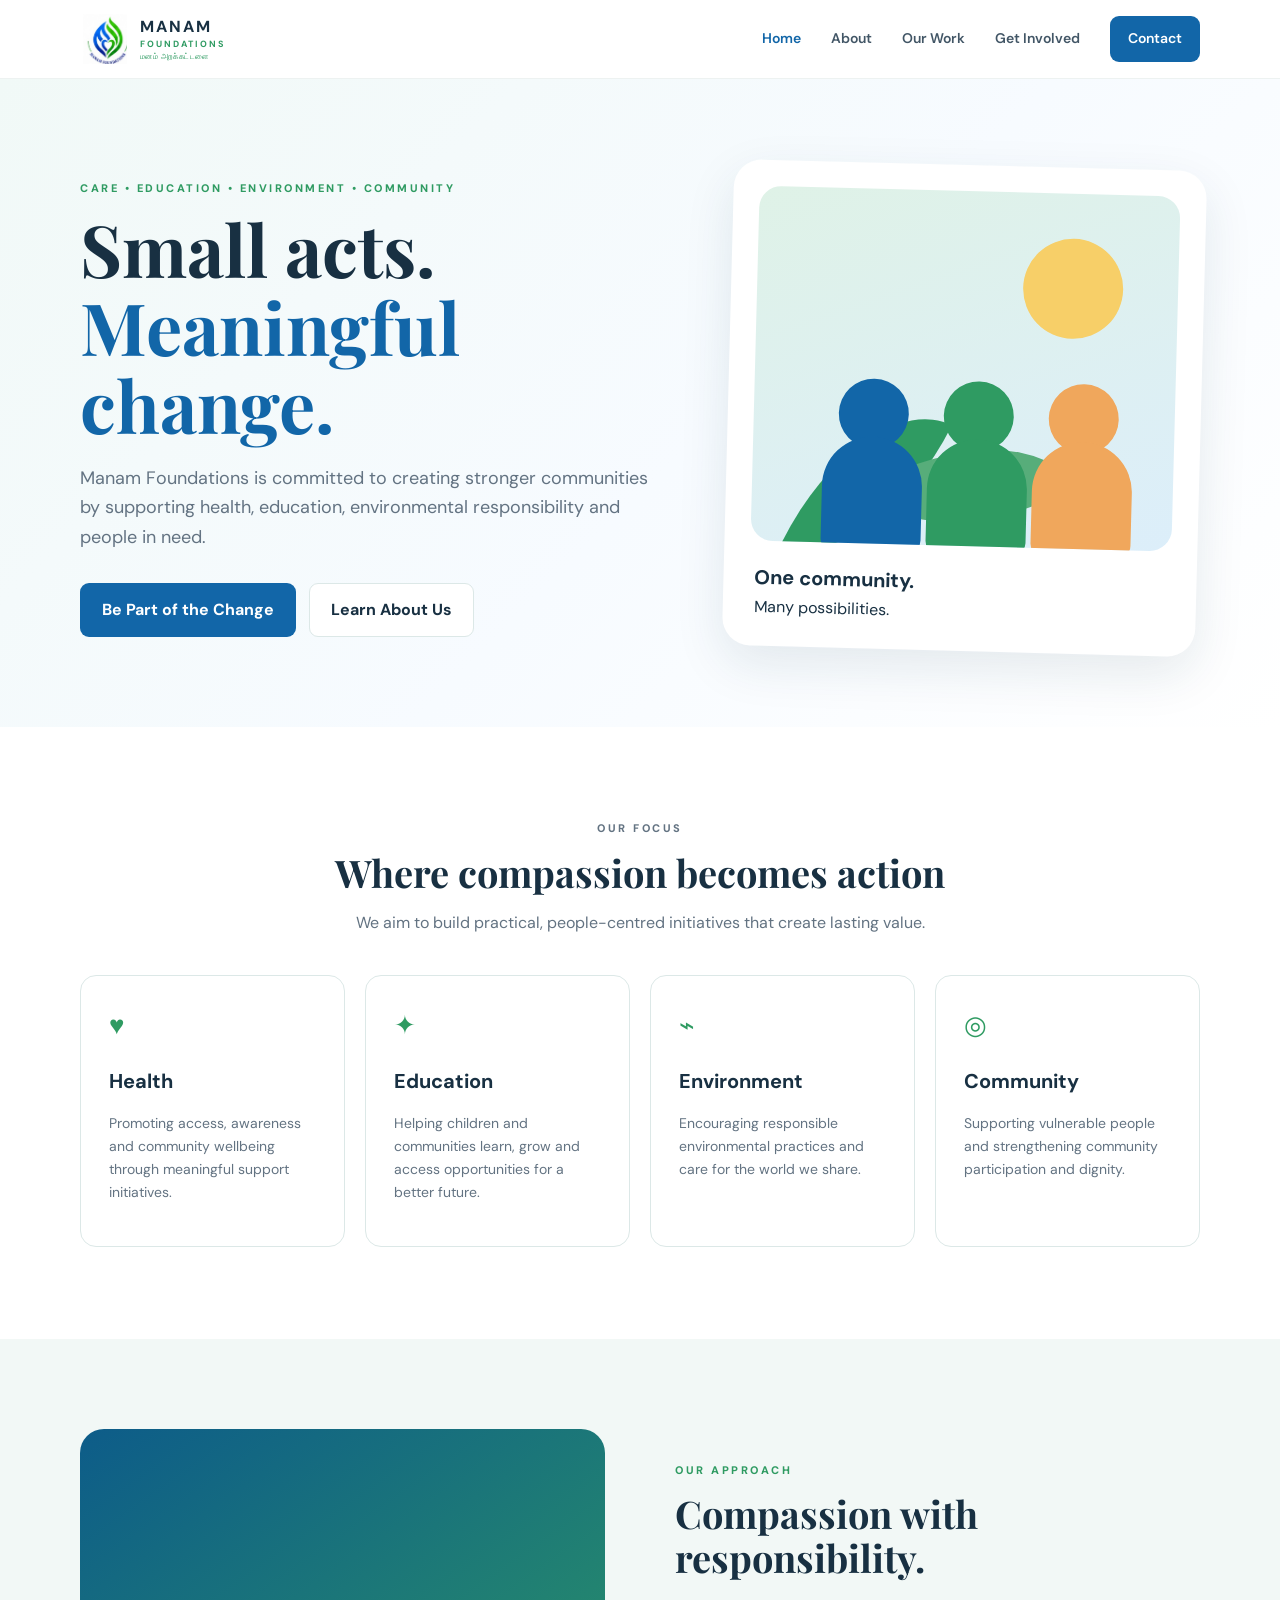
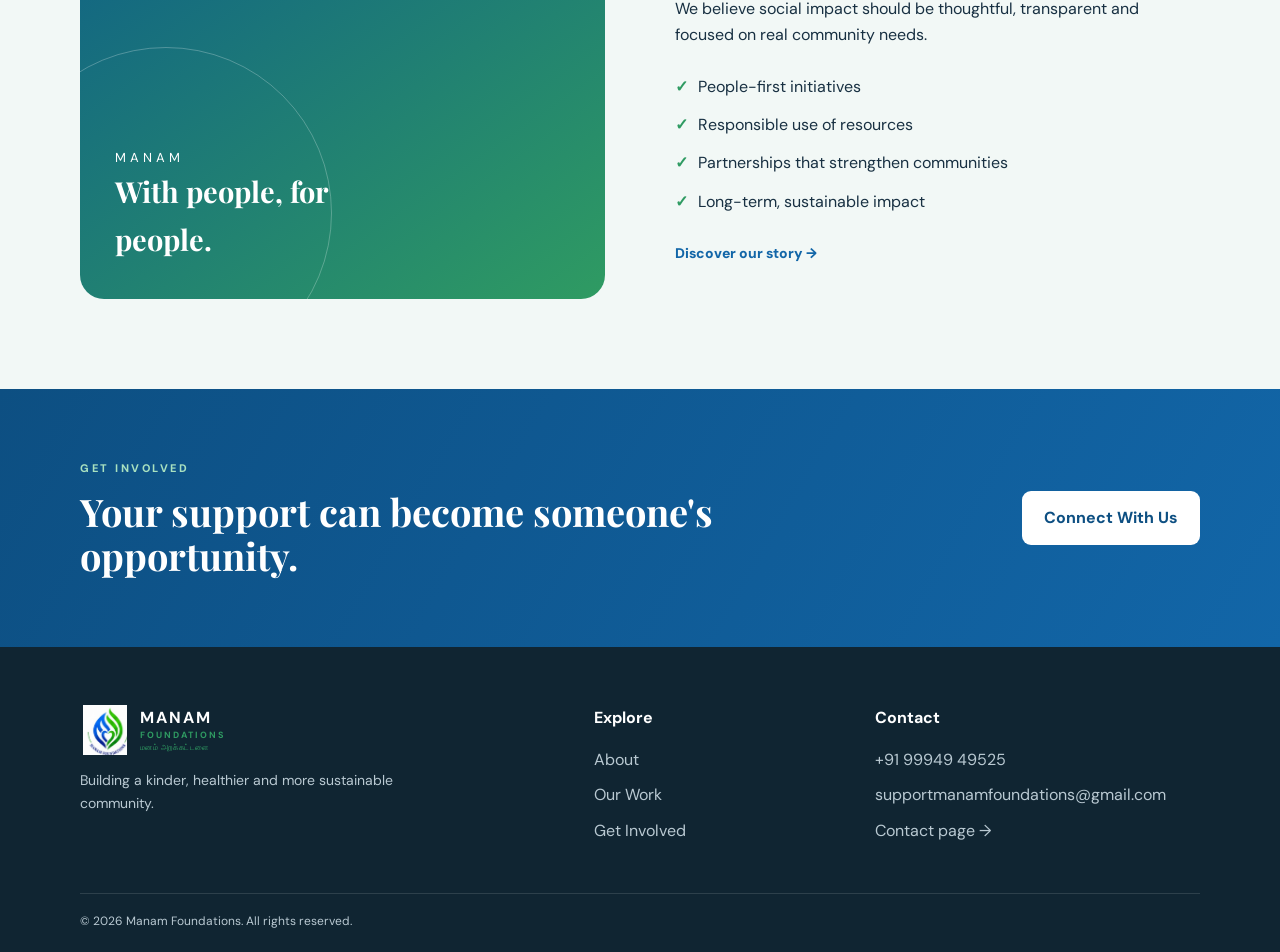
==== index.html @ e101f3ff "Add files via upload" ====
<!doctype html>
<html lang="en">
<head>
  <meta charset="utf-8">
  <meta name="viewport" content="width=device-width, initial-scale=1">
  <title>Manam Foundations | Building a Better Tomorrow</title>
  <meta name="description" content="Manam Foundations works to create positive change through health, education, environmental care and community support.">
  <link rel="icon" href="manam-logo.png" type="image/svg+xml">
  <link rel="stylesheet" href="style.css">
</head>
<body>
<header class="site-header">
  <div class="container nav-wrap">
    <a class="brand" href="index.html" aria-label="Manam Foundations home">
      <img src="manam-logo.png" alt="Manam Foundations logo">
      <span><b>MANAM</b><small>FOUNDATIONS</small><em>மனம் அறக்கட்டளை</em></span>
    </a>
    <button class="menu-btn" aria-label="Open menu" aria-expanded="false">☰</button>
    <nav id="nav">
      <a class="active" href="index.html">Home</a>
      <a href="about.html">About</a>
      <a href="programs.html">Our Work</a>
      <a href="get-involved.html">Get Involved</a>
      <a href="contact.html" class="nav-cta">Contact</a>
    </nav>
  </div>
</header>

<main>
<section class="hero">
  <div class="container hero-grid">
    <div>
      <p class="eyebrow">CARE • EDUCATION • ENVIRONMENT • COMMUNITY</p>
      <h1>Small acts. <span>Meaningful change.</span></h1>
      <p class="hero-copy">Manam Foundations is committed to creating stronger communities by supporting health, education, environmental responsibility and people in need.</p>
      <div class="actions">
        <a class="btn primary" href="get-involved.html">Be Part of the Change</a>
        <a class="btn secondary" href="about.html">Learn About Us</a>
      </div>
    </div>
    <div class="hero-card">
      <div class="circle-art">
        <div class="sun"></div><div class="leaf leaf1"></div><div class="leaf leaf2"></div>
        <div class="person p1"></div><div class="person p2"></div><div class="person p3"></div>
      </div>
      <div class="hero-note"><b>One community.</b><br>Many possibilities.</div>
    </div>
  </div>
</section>

<section class="impact">
  <div class="container">
    <div class="section-head centered">
      <p class="eyebrow">OUR FOCUS</p>
      <h2>Where compassion becomes action</h2>
      <p>We aim to build practical, people-centred initiatives that create lasting value.</p>
    </div>
    <div class="cards four">
      <article class="card"><div class="icon">♥</div><h3>Health</h3><p>Promoting access, awareness and community wellbeing through meaningful support initiatives.</p></article>
      <article class="card"><div class="icon">✦</div><h3>Education</h3><p>Helping children and communities learn, grow and access opportunities for a better future.</p></article>
      <article class="card"><div class="icon">⌁</div><h3>Environment</h3><p>Encouraging responsible environmental practices and care for the world we share.</p></article>
      <article class="card"><div class="icon">◎</div><h3>Community</h3><p>Supporting vulnerable people and strengthening community participation and dignity.</p></article>
    </div>
  </div>
</section>

<section class="split">
  <div class="container split-grid">
    <div class="photo-placeholder"><div class="photo-overlay"><span>MANAM</span><b>With people, for people.</b></div></div>
    <div class="split-copy">
      <p class="eyebrow">OUR APPROACH</p>
      <h2>Compassion with responsibility.</h2>
      <p>We believe social impact should be thoughtful, transparent and focused on real community needs.</p>
      <ul class="check-list">
        <li>People-first initiatives</li>
        <li>Responsible use of resources</li>
        <li>Partnerships that strengthen communities</li>
        <li>Long-term, sustainable impact</li>
      </ul>
      <a class="text-link" href="about.html">Discover our story →</a>
    </div>
  </div>
</section>

<section class="cta">
  <div class="container cta-inner">
    <div><p class="eyebrow">GET INVOLVED</p><h2>Your support can become someone's opportunity.</h2></div>
    <a class="btn light" href="contact.html">Connect With Us</a>
  </div>
</section>
</main>

<footer class="footer">
  <div class="container footer-grid">
    <div><a class="brand footer-brand" href="index.html"><img src="manam-logo.png" alt=""><span><b>MANAM</b><small>FOUNDATIONS</small><em>மனம் அறக்கட்டளை</em></span></a><p>Building a kinder, healthier and more sustainable community.</p></div>
    <div><h4>Explore</h4><a href="about.html">About</a><a href="programs.html">Our Work</a><a href="get-involved.html">Get Involved</a></div>
    <div><h4>Contact</h4><a href="tel:+919994949525">+91 99949 49525</a><a href="mailto:supportmanamfoundations@gmail.com">supportmanamfoundations@gmail.com</a><a href="contact.html">Contact page →</a></div>
  </div>
  <div class="container copyright">© 2026 Manam Foundations. All rights reserved.</div>
</footer>
<script src="script.js"></script>
</body>
</html>
---- style.css ----
@import url('https://fonts.googleapis.com/css2?family=DM+Sans:wght@400;500;600;700&family=Playfair+Display:wght@600;700&display=swap');
:root{--blue:#1266a8;--blue2:#0d4f82;--green:#2f9b62;--ink:#183042;--muted:#637382;--soft:#f2f8f6;--line:#dce8e7;--white:#fff;--shadow:0 18px 50px rgba(18,58,82,.10)}
*{box-sizing:border-box}html{scroll-behavior:smooth}body{margin:0;font-family:"DM Sans",Arial,sans-serif;color:var(--ink);background:#fff;line-height:1.65}a{color:inherit;text-decoration:none}.container{width:min(1120px,92%);margin:auto}
.site-header{position:sticky;top:0;z-index:20;background:rgba(255,255,255,.96);backdrop-filter:blur(12px);border-bottom:1px solid #edf2f1}.nav-wrap{min-height:78px;display:flex;align-items:center;justify-content:space-between}.brand{display:flex;align-items:center;gap:10px}.brand img{width:50px;height:50px;object-fit:contain}.brand span{display:flex;flex-direction:column;line-height:1}.brand b{letter-spacing:2px;font-size:16px}.brand small{letter-spacing:2px;font-size:9px;color:var(--green);margin-top:5px;font-weight:700}.brand em{font-style:normal;font-size:8px;color:var(--green);margin-top:3px;letter-spacing:.4px}nav{display:flex;align-items:center;gap:30px;font-size:14px;font-weight:600}nav a{padding:8px 0;color:#425666}nav a:hover,nav a.active{color:var(--blue)}.nav-cta{background:var(--blue);color:white!important;padding:11px 18px;border-radius:9px}.menu-btn{display:none;border:0;background:none;font-size:25px}
.hero{padding:86px 0 76px;background:linear-gradient(135deg,#f1f9f7 0%,#f7fbff 55%,#fff 100%)}.hero-grid{display:grid;grid-template-columns:1.1fr .9fr;gap:70px;align-items:center}.eyebrow{font-size:11px;letter-spacing:2.5px;color:var(--green);font-weight:800;margin:0 0 13px}.hero h1,.page-hero h1{font-family:"Playfair Display",Georgia,serif;font-size:clamp(43px,6vw,72px);line-height:1.08;margin:0 0 20px}.hero h1 span{color:var(--blue)}.hero-copy{font-size:18px;color:var(--muted);max-width:650px}.actions{display:flex;gap:13px;margin-top:30px;flex-wrap:wrap}.btn{display:inline-flex;align-items:center;justify-content:center;padding:13px 21px;border-radius:9px;font-weight:700;border:1px solid transparent}.btn.primary{background:var(--blue);color:white}.btn.secondary{background:white;border-color:var(--line);color:var(--ink)}.btn.light{background:white;color:var(--blue2)}
.hero-card{background:white;border-radius:28px;box-shadow:var(--shadow);padding:26px;transform:rotate(1.5deg)}.circle-art{height:355px;border-radius:22px;background:linear-gradient(160deg,#dff2e7,#dceefa);position:relative;overflow:hidden}.sun{position:absolute;width:100px;height:100px;border-radius:50%;background:#f7cf68;right:55px;top:45px}.leaf{position:absolute;width:100px;height:180px;border-radius:100% 0 100% 0;background:var(--green);transform:rotate(25deg);bottom:-30px}.leaf1{left:65px}.leaf2{left:170px;transform:rotate(60deg);background:#57ad7a}.person{position:absolute;width:70px;height:70px;border-radius:50%;background:var(--blue);bottom:95px}.person:after{content:"";position:absolute;width:100px;height:115px;background:var(--blue);border-radius:60px 60px 15px 15px;left:-15px;top:58px}.p1{left:85px}.p2{left:190px;background:var(--green)}.p2:after{background:var(--green)}.p3{left:295px;background:#f0a75c}.p3:after{background:#f0a75c}.hero-note{padding:20px 5px 0;font-size:16px}.hero-note b{font-size:20px}
.impact{padding:92px 0}.section-head{margin-bottom:38px}.centered{text-align:center}.section-head h2,.split h2,.content-section h2,.cta h2{font-family:"Playfair Display",Georgia,serif;font-size:38px;line-height:1.15;margin:0 0 12px}.section-head p{color:var(--muted)}.cards{display:grid;gap:20px}.cards.four{grid-template-columns:repeat(4,1fr)}.cards.two{grid-template-columns:repeat(2,1fr)}.cards.three{grid-template-columns:repeat(3,1fr)}.card,.work-card{border:1px solid var(--line);border-radius:16px;padding:28px;background:white;transition:.2s}.card:hover,.work-card:hover{transform:translateY(-4px);box-shadow:var(--shadow)}.icon{font-size:26px;color:var(--green);margin-bottom:18px}.card h3{margin:0 0 8px;font-size:20px}.card p,.work-card p{color:var(--muted);font-size:14px}.split{background:var(--soft);padding:90px 0}.split-grid{display:grid;grid-template-columns:1fr 1fr;gap:70px;align-items:center}.photo-placeholder{height:470px;border-radius:24px;background:linear-gradient(145deg,#0d5c89,#2f9b62);position:relative;overflow:hidden}.photo-placeholder:before{content:"";position:absolute;width:330px;height:330px;border:1px solid rgba(255,255,255,.25);border-radius:50%;left:-80px;bottom:-80px}.photo-overlay{position:absolute;left:35px;bottom:35px;color:white;display:flex;flex-direction:column}.photo-overlay span{letter-spacing:4px;font-size:13px}.photo-overlay b{font-family:"Playfair Display";font-size:29px;max-width:300px}.check-list{list-style:none;padding:0;margin:25px 0}.check-list li{margin:12px 0}.check-list li:before{content:"✓";color:var(--green);font-weight:800;margin-right:10px}.text-link{color:var(--blue);font-weight:800;font-size:14px}.cta{padding:70px 0;background:linear-gradient(120deg,var(--blue2),var(--blue));color:white}.cta .eyebrow{color:#a9e1c0}.cta-inner{display:flex;align-items:center;justify-content:space-between;gap:30px}.cta h2{max-width:720px;margin:0}.footer{background:#102532;color:#b9c9d2;padding:58px 0 20px}.footer-grid{display:grid;grid-template-columns:2fr 1fr 1.4fr;gap:50px}.footer h4{color:white;margin:0 0 15px}.footer-grid>div>a:not(.brand){display:block;margin:9px 0}.footer-brand{color:white}.footer p{max-width:330px;font-size:14px}.copyright{border-top:1px solid rgba(255,255,255,.12);margin-top:40px;padding-top:18px;font-size:12px}
.page-hero{padding:90px 0 70px;background:linear-gradient(135deg,#eff8f4,#f6fbff)}.page-hero h1{max-width:820px}.page-hero p:last-child{color:var(--muted);font-size:18px;max-width:700px}.content-section{padding:82px 0}.narrow{max-width:900px}.narrow>p{color:var(--muted);font-size:17px}.values{display:grid;grid-template-columns:repeat(4,1fr);gap:18px;margin-top:45px}.values div{border-top:3px solid var(--green);padding-top:15px}.values b,.work-card>span{color:var(--green);font-size:12px;letter-spacing:2px}.values h3{margin:8px 0}.values p{margin:0;color:var(--muted);font-size:14px}.work-card{padding:34px}.work-card h2{font-family:"Playfair Display";font-size:29px;margin:10px 0}.work-card ul{padding-left:18px;color:var(--muted);font-size:14px}.big{min-height:280px}.contact-grid{display:grid;grid-template-columns:1fr 1fr;gap:70px}.contact-item{padding:18px 0;border-bottom:1px solid var(--line);display:flex;flex-direction:column}.contact-item b{font-size:12px;letter-spacing:1.5px;color:var(--green);text-transform:uppercase}.contact-form{border:1px solid var(--line);border-radius:18px;padding:28px;box-shadow:var(--shadow)}label{display:block;font-size:13px;font-weight:700;margin-bottom:17px}input,textarea{display:block;width:100%;margin-top:7px;padding:12px;border:1px solid #ccdadd;border-radius:8px;font:inherit}textarea{resize:vertical}.contact-form small{display:block;color:var(--muted);margin-top:12px;font-size:11px}
@media(max-width:850px){nav{gap:15px}.hero-grid,.split-grid,.contact-grid{grid-template-columns:1fr}.hero{padding-top:55px}.hero-card{max-width:600px;margin:auto}.cards.four{grid-template-columns:repeat(2,1fr)}.values{grid-template-columns:repeat(2,1fr)}.footer-grid{grid-template-columns:1fr 1fr}.cta-inner{align-items:flex-start;flex-direction:column}}
@media(max-width:650px){.menu-btn{display:block}nav{display:none;position:absolute;left:4%;right:4%;top:70px;background:white;padding:15px;border:1px solid var(--line);border-radius:12px;box-shadow:var(--shadow);flex-direction:column;align-items:stretch;gap:3px}nav.open{display:flex}nav a{padding:11px 12px}.cards.four,.cards.two,.cards.three,.values{grid-template-columns:1fr}.hero h1,.page-hero h1{font-size:43px}.hero-copy{font-size:16px}.circle-art{height:290px}.p3{left:230px}.p2{left:150px}.p1{left:70px}.photo-placeholder{height:330px}.footer-grid{grid-template-columns:1fr}.cta h2,.section-head h2,.split h2,.content-section h2{font-size:31px}}
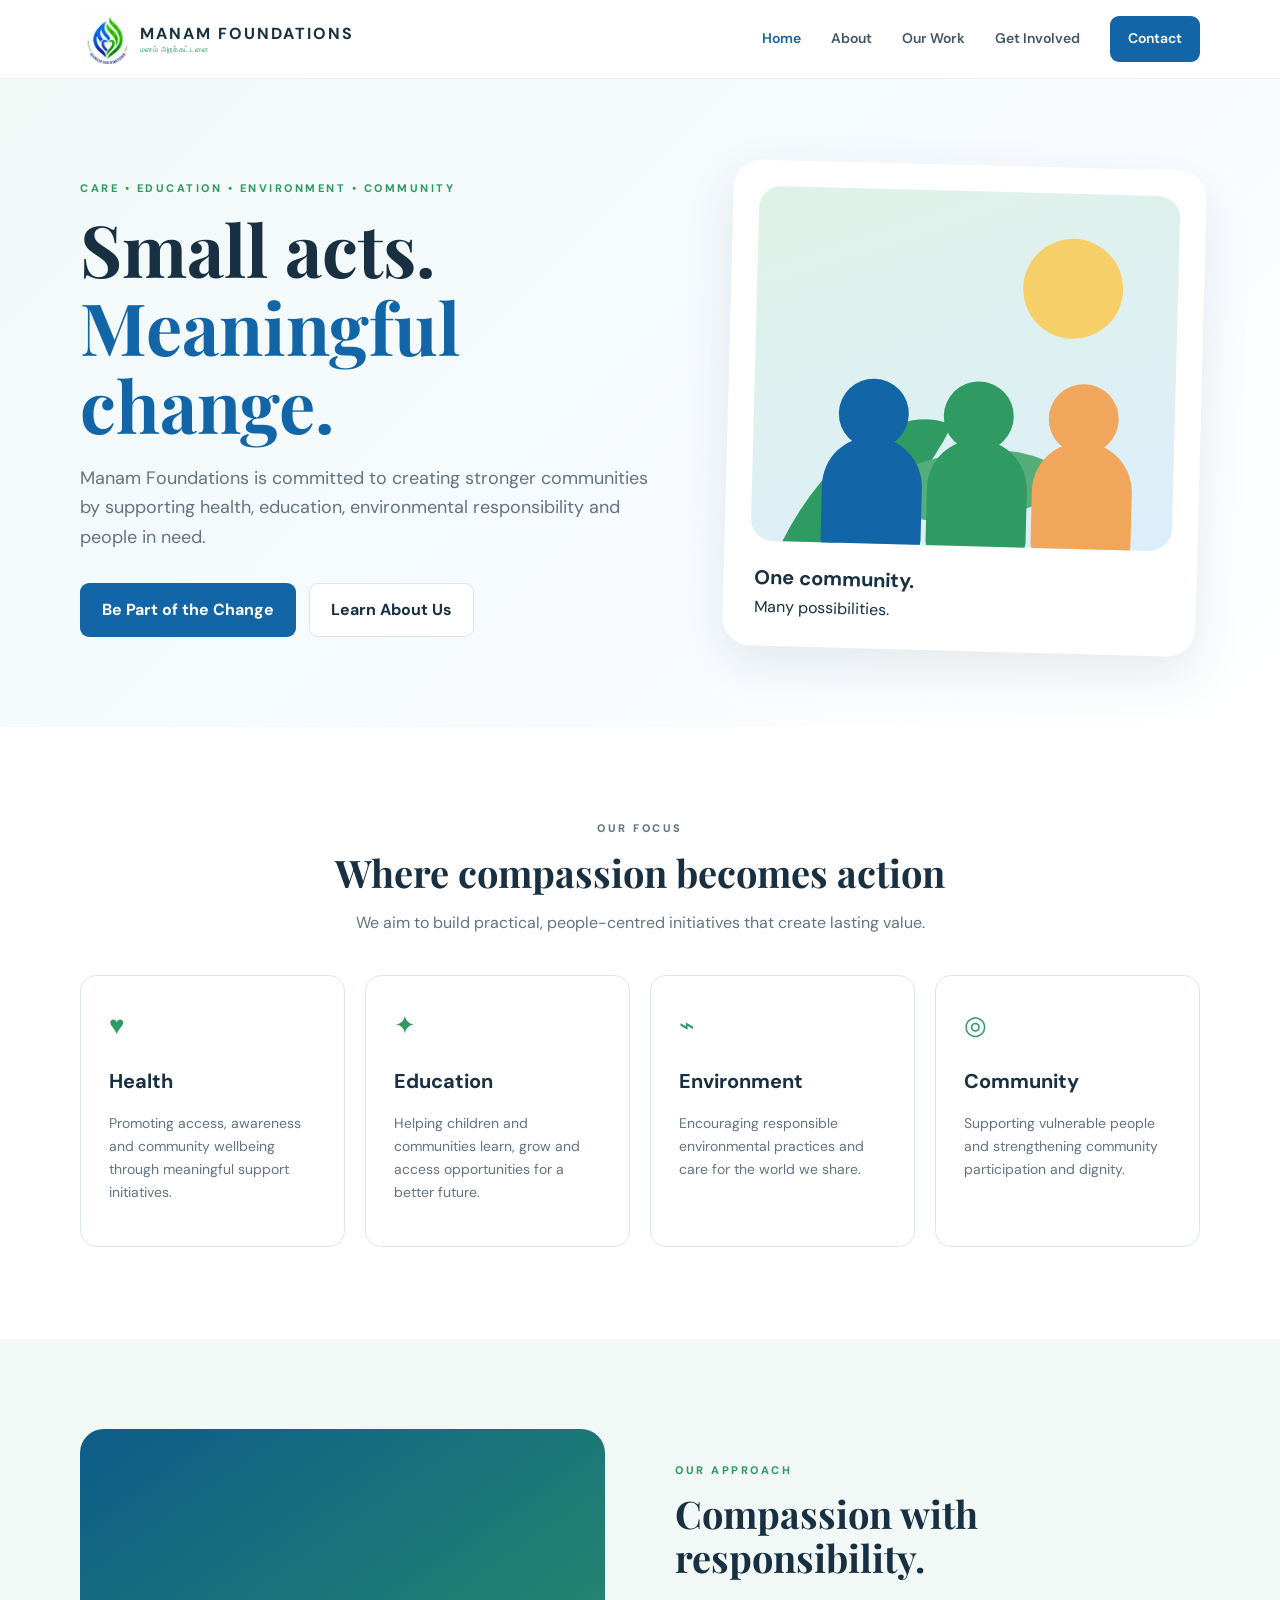
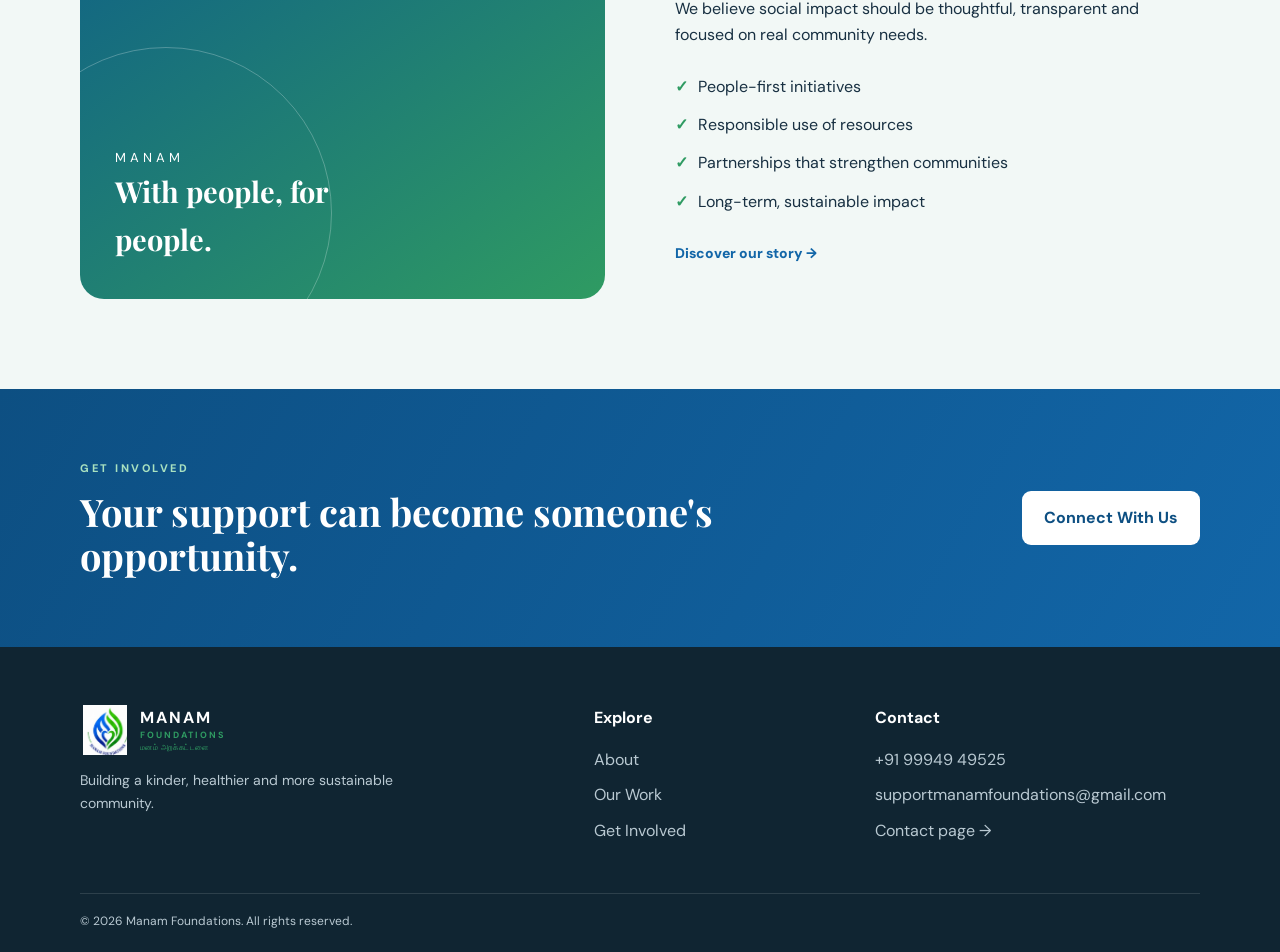
==== commit 7a0fef7e: "Update index.html" ====
--- a/index.html
+++ b/index.html
@@ -11,10 +11,14 @@
 <body>
 <header class="site-header">
   <div class="container nav-wrap">
-    <a class="brand" href="index.html" aria-label="Manam Foundations home">
-      <img src="manam-logo.png" alt="Manam Foundations logo">
-      <span><b>MANAM</b><small>FOUNDATIONS</small><em>மனம் அறக்கட்டளை</em></span>
-    </a>
+   <a class="brand" href="index.html" aria-label="Manam Foundations home">
+  <img src="manam-logo.png" alt="Manam Foundations logo">
+
+  <span class="brand-text">
+    <b>MANAM FOUNDATIONS</b>
+    <em>மனம் அறக்கட்டளை</em>
+  </span>
+</a>
     <button class="menu-btn" aria-label="Open menu" aria-expanded="false">☰</button>
     <nav id="nav">
       <a class="active" href="index.html">Home</a>
@@ -100,4 +104,4 @@
 </footer>
 <script src="script.js"></script>
 </body>
-</html>+</html>
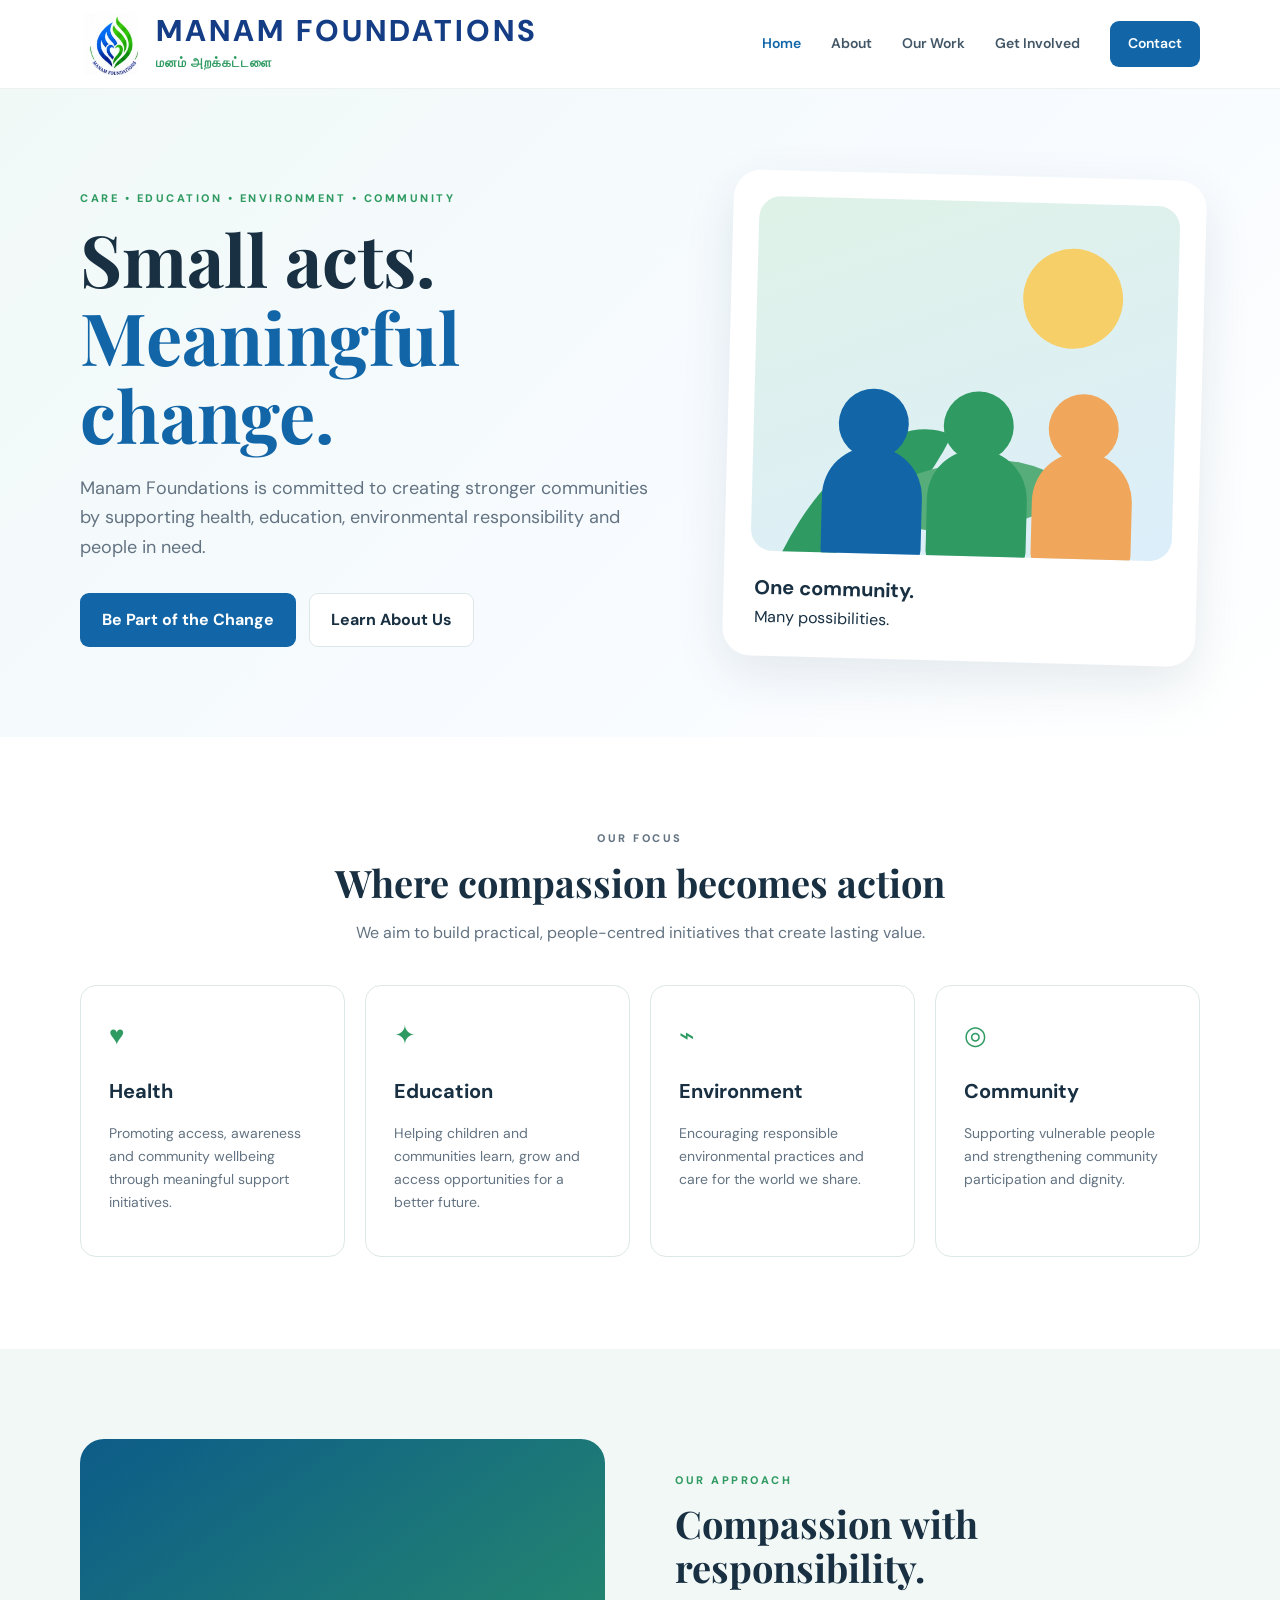
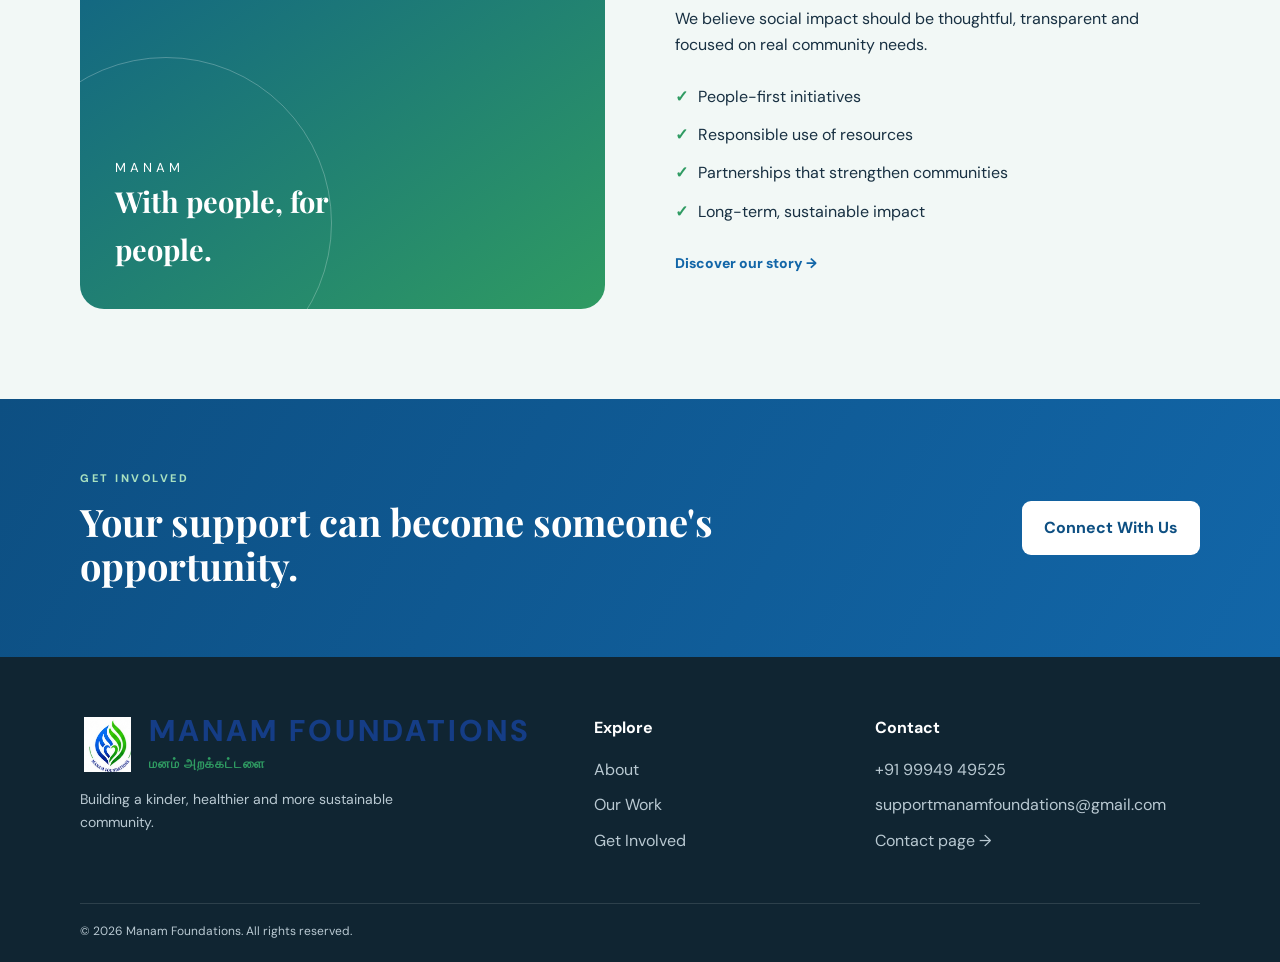
==== commit a7da46af: "Add files via upload" ====
--- a/index.html
+++ b/index.html
@@ -5,21 +5,24 @@
   <meta name="viewport" content="width=device-width, initial-scale=1">
   <title>Manam Foundations | Building a Better Tomorrow</title>
   <meta name="description" content="Manam Foundations works to create positive change through health, education, environmental care and community support.">
-  <link rel="icon" href="manam-logo.png" type="image/svg+xml">
+  <link rel="icon" href="manam-logo.png" type="image/png">
   <link rel="stylesheet" href="style.css">
 </head>
 <body>
+
 <header class="site-header">
   <div class="container nav-wrap">
-   <a class="brand" href="index.html" aria-label="Manam Foundations home">
-  <img src="manam-logo.png" alt="Manam Foundations logo">
 
-  <span class="brand-text">
-    <b>MANAM FOUNDATIONS</b>
-    <em>மனம் அறக்கட்டளை</em>
-  </span>
-</a>
-    <button class="menu-btn" aria-label="Open menu" aria-expanded="false">☰</button>
+    <button class="menu-btn" aria-label="Open navigation menu" aria-expanded="false" type="button">☰</button>
+
+    <a class="brand" href="index.html" aria-label="Manam Foundations home">
+      <img src="manam-logo.png" alt="Manam Foundations logo">
+      <span class="brand-text">
+        <b>MANAM FOUNDATIONS</b>
+        <em>மனம் அறக்கட்டளை</em>
+      </span>
+    </a>
+
     <nav id="nav">
       <a class="active" href="index.html">Home</a>
       <a href="about.html">About</a>
@@ -27,13 +30,15 @@
       <a href="get-involved.html">Get Involved</a>
       <a href="contact.html" class="nav-cta">Contact</a>
     </nav>
+
   </div>
 </header>
 
 <main>
+
 <section class="hero">
   <div class="container hero-grid">
-    <div>
+    <div class="hero-content">
       <p class="eyebrow">CARE • EDUCATION • ENVIRONMENT • COMMUNITY</p>
       <h1>Small acts. <span>Meaningful change.</span></h1>
       <p class="hero-copy">Manam Foundations is committed to creating stronger communities by supporting health, education, environmental responsibility and people in need.</p>
@@ -42,10 +47,15 @@
         <a class="btn secondary" href="about.html">Learn About Us</a>
       </div>
     </div>
+
     <div class="hero-card">
       <div class="circle-art">
-        <div class="sun"></div><div class="leaf leaf1"></div><div class="leaf leaf2"></div>
-        <div class="person p1"></div><div class="person p2"></div><div class="person p3"></div>
+        <div class="sun"></div>
+        <div class="leaf leaf1"></div>
+        <div class="leaf leaf2"></div>
+        <div class="person p1"></div>
+        <div class="person p2"></div>
+        <div class="person p3"></div>
       </div>
       <div class="hero-note"><b>One community.</b><br>Many possibilities.</div>
     </div>
@@ -59,18 +69,41 @@
       <h2>Where compassion becomes action</h2>
       <p>We aim to build practical, people-centred initiatives that create lasting value.</p>
     </div>
+
     <div class="cards four">
-      <article class="card"><div class="icon">♥</div><h3>Health</h3><p>Promoting access, awareness and community wellbeing through meaningful support initiatives.</p></article>
-      <article class="card"><div class="icon">✦</div><h3>Education</h3><p>Helping children and communities learn, grow and access opportunities for a better future.</p></article>
-      <article class="card"><div class="icon">⌁</div><h3>Environment</h3><p>Encouraging responsible environmental practices and care for the world we share.</p></article>
-      <article class="card"><div class="icon">◎</div><h3>Community</h3><p>Supporting vulnerable people and strengthening community participation and dignity.</p></article>
+      <article class="card">
+        <div class="icon">♥</div>
+        <h3>Health</h3>
+        <p>Promoting access, awareness and community wellbeing through meaningful support initiatives.</p>
+      </article>
+      <article class="card">
+        <div class="icon">✦</div>
+        <h3>Education</h3>
+        <p>Helping children and communities learn, grow and access opportunities for a better future.</p>
+      </article>
+      <article class="card">
+        <div class="icon">⌁</div>
+        <h3>Environment</h3>
+        <p>Encouraging responsible environmental practices and care for the world we share.</p>
+      </article>
+      <article class="card">
+        <div class="icon">◎</div>
+        <h3>Community</h3>
+        <p>Supporting vulnerable people and strengthening community participation and dignity.</p>
+      </article>
     </div>
   </div>
 </section>
 
 <section class="split">
   <div class="container split-grid">
-    <div class="photo-placeholder"><div class="photo-overlay"><span>MANAM</span><b>With people, for people.</b></div></div>
+    <div class="photo-placeholder">
+      <div class="photo-overlay">
+        <span>MANAM</span>
+        <b>With people, for people.</b>
+      </div>
+    </div>
+
     <div class="split-copy">
       <p class="eyebrow">OUR APPROACH</p>
       <h2>Compassion with responsibility.</h2>
@@ -88,20 +121,51 @@
 
 <section class="cta">
   <div class="container cta-inner">
-    <div><p class="eyebrow">GET INVOLVED</p><h2>Your support can become someone's opportunity.</h2></div>
+    <div>
+      <p class="eyebrow">GET INVOLVED</p>
+      <h2>Your support can become someone's opportunity.</h2>
+    </div>
     <a class="btn light" href="contact.html">Connect With Us</a>
   </div>
 </section>
+
 </main>
 
 <footer class="footer">
   <div class="container footer-grid">
-    <div><a class="brand footer-brand" href="index.html"><img src="manam-logo.png" alt=""><span><b>MANAM</b><small>FOUNDATIONS</small><em>மனம் அறக்கட்டளை</em></span></a><p>Building a kinder, healthier and more sustainable community.</p></div>
-    <div><h4>Explore</h4><a href="about.html">About</a><a href="programs.html">Our Work</a><a href="get-involved.html">Get Involved</a></div>
-    <div><h4>Contact</h4><a href="tel:+919994949525">+91 99949 49525</a><a href="mailto:supportmanamfoundations@gmail.com">supportmanamfoundations@gmail.com</a><a href="contact.html">Contact page →</a></div>
+
+    <div class="footer-about">
+      <a class="brand footer-brand" href="index.html" aria-label="Manam Foundations home">
+        <img src="manam-logo.png" alt="Manam Foundations logo">
+        <span class="brand-text">
+          <b>MANAM FOUNDATIONS</b>
+          <em>மனம் அறக்கட்டளை</em>
+        </span>
+      </a>
+      <p>Building a kinder, healthier and more sustainable community.</p>
+    </div>
+
+    <div class="footer-links">
+      <h4>Explore</h4>
+      <a href="about.html">About</a>
+      <a href="programs.html">Our Work</a>
+      <a href="get-involved.html">Get Involved</a>
+    </div>
+
+    <div class="footer-contact">
+      <h4>Contact</h4>
+      <a href="tel:+919994949525">+91 99949 49525</a>
+      <a href="mailto:supportmanamfoundations@gmail.com">supportmanamfoundations@gmail.com</a>
+      <a href="contact.html">Contact page →</a>
+    </div>
+
   </div>
-  <div class="container copyright">© 2026 Manam Foundations. All rights reserved.</div>
+
+  <div class="container copyright">
+    © 2026 Manam Foundations. All rights reserved.
+  </div>
 </footer>
+
 <script src="script.js"></script>
 </body>
 </html>
--- a/style.css
+++ b/style.css
@@ -1,10 +1,900 @@
 @import url('https://fonts.googleapis.com/css2?family=DM+Sans:wght@400;500;600;700&family=Playfair+Display:wght@600;700&display=swap');
-:root{--blue:#1266a8;--blue2:#0d4f82;--green:#2f9b62;--ink:#183042;--muted:#637382;--soft:#f2f8f6;--line:#dce8e7;--white:#fff;--shadow:0 18px 50px rgba(18,58,82,.10)}
-*{box-sizing:border-box}html{scroll-behavior:smooth}body{margin:0;font-family:"DM Sans",Arial,sans-serif;color:var(--ink);background:#fff;line-height:1.65}a{color:inherit;text-decoration:none}.container{width:min(1120px,92%);margin:auto}
-.site-header{position:sticky;top:0;z-index:20;background:rgba(255,255,255,.96);backdrop-filter:blur(12px);border-bottom:1px solid #edf2f1}.nav-wrap{min-height:78px;display:flex;align-items:center;justify-content:space-between}.brand{display:flex;align-items:center;gap:10px}.brand img{width:50px;height:50px;object-fit:contain}.brand span{display:flex;flex-direction:column;line-height:1}.brand b{letter-spacing:2px;font-size:16px}.brand small{letter-spacing:2px;font-size:9px;color:var(--green);margin-top:5px;font-weight:700}.brand em{font-style:normal;font-size:8px;color:var(--green);margin-top:3px;letter-spacing:.4px}nav{display:flex;align-items:center;gap:30px;font-size:14px;font-weight:600}nav a{padding:8px 0;color:#425666}nav a:hover,nav a.active{color:var(--blue)}.nav-cta{background:var(--blue);color:white!important;padding:11px 18px;border-radius:9px}.menu-btn{display:none;border:0;background:none;font-size:25px}
-.hero{padding:86px 0 76px;background:linear-gradient(135deg,#f1f9f7 0%,#f7fbff 55%,#fff 100%)}.hero-grid{display:grid;grid-template-columns:1.1fr .9fr;gap:70px;align-items:center}.eyebrow{font-size:11px;letter-spacing:2.5px;color:var(--green);font-weight:800;margin:0 0 13px}.hero h1,.page-hero h1{font-family:"Playfair Display",Georgia,serif;font-size:clamp(43px,6vw,72px);line-height:1.08;margin:0 0 20px}.hero h1 span{color:var(--blue)}.hero-copy{font-size:18px;color:var(--muted);max-width:650px}.actions{display:flex;gap:13px;margin-top:30px;flex-wrap:wrap}.btn{display:inline-flex;align-items:center;justify-content:center;padding:13px 21px;border-radius:9px;font-weight:700;border:1px solid transparent}.btn.primary{background:var(--blue);color:white}.btn.secondary{background:white;border-color:var(--line);color:var(--ink)}.btn.light{background:white;color:var(--blue2)}
-.hero-card{background:white;border-radius:28px;box-shadow:var(--shadow);padding:26px;transform:rotate(1.5deg)}.circle-art{height:355px;border-radius:22px;background:linear-gradient(160deg,#dff2e7,#dceefa);position:relative;overflow:hidden}.sun{position:absolute;width:100px;height:100px;border-radius:50%;background:#f7cf68;right:55px;top:45px}.leaf{position:absolute;width:100px;height:180px;border-radius:100% 0 100% 0;background:var(--green);transform:rotate(25deg);bottom:-30px}.leaf1{left:65px}.leaf2{left:170px;transform:rotate(60deg);background:#57ad7a}.person{position:absolute;width:70px;height:70px;border-radius:50%;background:var(--blue);bottom:95px}.person:after{content:"";position:absolute;width:100px;height:115px;background:var(--blue);border-radius:60px 60px 15px 15px;left:-15px;top:58px}.p1{left:85px}.p2{left:190px;background:var(--green)}.p2:after{background:var(--green)}.p3{left:295px;background:#f0a75c}.p3:after{background:#f0a75c}.hero-note{padding:20px 5px 0;font-size:16px}.hero-note b{font-size:20px}
-.impact{padding:92px 0}.section-head{margin-bottom:38px}.centered{text-align:center}.section-head h2,.split h2,.content-section h2,.cta h2{font-family:"Playfair Display",Georgia,serif;font-size:38px;line-height:1.15;margin:0 0 12px}.section-head p{color:var(--muted)}.cards{display:grid;gap:20px}.cards.four{grid-template-columns:repeat(4,1fr)}.cards.two{grid-template-columns:repeat(2,1fr)}.cards.three{grid-template-columns:repeat(3,1fr)}.card,.work-card{border:1px solid var(--line);border-radius:16px;padding:28px;background:white;transition:.2s}.card:hover,.work-card:hover{transform:translateY(-4px);box-shadow:var(--shadow)}.icon{font-size:26px;color:var(--green);margin-bottom:18px}.card h3{margin:0 0 8px;font-size:20px}.card p,.work-card p{color:var(--muted);font-size:14px}.split{background:var(--soft);padding:90px 0}.split-grid{display:grid;grid-template-columns:1fr 1fr;gap:70px;align-items:center}.photo-placeholder{height:470px;border-radius:24px;background:linear-gradient(145deg,#0d5c89,#2f9b62);position:relative;overflow:hidden}.photo-placeholder:before{content:"";position:absolute;width:330px;height:330px;border:1px solid rgba(255,255,255,.25);border-radius:50%;left:-80px;bottom:-80px}.photo-overlay{position:absolute;left:35px;bottom:35px;color:white;display:flex;flex-direction:column}.photo-overlay span{letter-spacing:4px;font-size:13px}.photo-overlay b{font-family:"Playfair Display";font-size:29px;max-width:300px}.check-list{list-style:none;padding:0;margin:25px 0}.check-list li{margin:12px 0}.check-list li:before{content:"✓";color:var(--green);font-weight:800;margin-right:10px}.text-link{color:var(--blue);font-weight:800;font-size:14px}.cta{padding:70px 0;background:linear-gradient(120deg,var(--blue2),var(--blue));color:white}.cta .eyebrow{color:#a9e1c0}.cta-inner{display:flex;align-items:center;justify-content:space-between;gap:30px}.cta h2{max-width:720px;margin:0}.footer{background:#102532;color:#b9c9d2;padding:58px 0 20px}.footer-grid{display:grid;grid-template-columns:2fr 1fr 1.4fr;gap:50px}.footer h4{color:white;margin:0 0 15px}.footer-grid>div>a:not(.brand){display:block;margin:9px 0}.footer-brand{color:white}.footer p{max-width:330px;font-size:14px}.copyright{border-top:1px solid rgba(255,255,255,.12);margin-top:40px;padding-top:18px;font-size:12px}
-.page-hero{padding:90px 0 70px;background:linear-gradient(135deg,#eff8f4,#f6fbff)}.page-hero h1{max-width:820px}.page-hero p:last-child{color:var(--muted);font-size:18px;max-width:700px}.content-section{padding:82px 0}.narrow{max-width:900px}.narrow>p{color:var(--muted);font-size:17px}.values{display:grid;grid-template-columns:repeat(4,1fr);gap:18px;margin-top:45px}.values div{border-top:3px solid var(--green);padding-top:15px}.values b,.work-card>span{color:var(--green);font-size:12px;letter-spacing:2px}.values h3{margin:8px 0}.values p{margin:0;color:var(--muted);font-size:14px}.work-card{padding:34px}.work-card h2{font-family:"Playfair Display";font-size:29px;margin:10px 0}.work-card ul{padding-left:18px;color:var(--muted);font-size:14px}.big{min-height:280px}.contact-grid{display:grid;grid-template-columns:1fr 1fr;gap:70px}.contact-item{padding:18px 0;border-bottom:1px solid var(--line);display:flex;flex-direction:column}.contact-item b{font-size:12px;letter-spacing:1.5px;color:var(--green);text-transform:uppercase}.contact-form{border:1px solid var(--line);border-radius:18px;padding:28px;box-shadow:var(--shadow)}label{display:block;font-size:13px;font-weight:700;margin-bottom:17px}input,textarea{display:block;width:100%;margin-top:7px;padding:12px;border:1px solid #ccdadd;border-radius:8px;font:inherit}textarea{resize:vertical}.contact-form small{display:block;color:var(--muted);margin-top:12px;font-size:11px}
-@media(max-width:850px){nav{gap:15px}.hero-grid,.split-grid,.contact-grid{grid-template-columns:1fr}.hero{padding-top:55px}.hero-card{max-width:600px;margin:auto}.cards.four{grid-template-columns:repeat(2,1fr)}.values{grid-template-columns:repeat(2,1fr)}.footer-grid{grid-template-columns:1fr 1fr}.cta-inner{align-items:flex-start;flex-direction:column}}
-@media(max-width:650px){.menu-btn{display:block}nav{display:none;position:absolute;left:4%;right:4%;top:70px;background:white;padding:15px;border:1px solid var(--line);border-radius:12px;box-shadow:var(--shadow);flex-direction:column;align-items:stretch;gap:3px}nav.open{display:flex}nav a{padding:11px 12px}.cards.four,.cards.two,.cards.three,.values{grid-template-columns:1fr}.hero h1,.page-hero h1{font-size:43px}.hero-copy{font-size:16px}.circle-art{height:290px}.p3{left:230px}.p2{left:150px}.p1{left:70px}.photo-placeholder{height:330px}.footer-grid{grid-template-columns:1fr}.cta h2,.section-head h2,.split h2,.content-section h2{font-size:31px}}
+
+:root{
+  --blue:#1266a8;
+  --blue2:#0d4f82;
+  --green:#2f9b62;
+  --ink:#183042;
+  --muted:#637382;
+  --soft:#f2f8f6;
+  --line:#dce8e7;
+  --white:#fff;
+  --shadow:0 18px 50px rgba(18,58,82,.10);
+}
+
+*{
+  box-sizing:border-box;
+}
+
+html{
+  scroll-behavior:smooth;
+}
+
+body{
+  margin:0;
+  font-family:"DM Sans",Arial,sans-serif;
+  color:var(--ink);
+  background:#fff;
+  line-height:1.65;
+}
+
+a{
+  color:inherit;
+  text-decoration:none;
+}
+
+.container{
+  width:min(1120px,92%);
+  margin:auto;
+}
+
+
+/* =========================================================
+   HEADER
+   ========================================================= */
+
+.site-header{
+  position:sticky;
+  top:0;
+  z-index:20;
+  background:rgba(255,255,255,.97);
+  backdrop-filter:blur(12px);
+  border-bottom:1px solid #edf2f1;
+}
+
+.nav-wrap{
+  min-height:88px;
+  display:flex;
+  align-items:center;
+  justify-content:space-between;
+}
+
+
+/* Logo + Brand */
+
+.brand{
+  display:flex;
+  align-items:center;
+  gap:14px;
+  flex:1;
+  min-width:0;
+}
+
+.brand img{
+  width:62px;
+  height:62px;
+  object-fit:contain;
+  flex-shrink:0;
+}
+
+.brand-text{
+  display:flex;
+  flex-direction:column;
+  justify-content:center;
+  min-width:0;
+}
+
+.brand-text b{
+  color:#153d86;
+  font-family:"DM Sans",Arial,sans-serif;
+  font-size:30px;
+  font-weight:800;
+  letter-spacing:3px;
+  line-height:1.05;
+  white-space:nowrap;
+}
+
+.brand-text em{
+  font-style:normal;
+  color:var(--green);
+  font-size:13px;
+  font-weight:600;
+  margin-top:6px;
+  letter-spacing:1px;
+}
+
+
+/* Navigation */
+
+nav{
+  display:flex;
+  align-items:center;
+  gap:30px;
+  font-size:14px;
+  font-weight:600;
+}
+
+nav a{
+  padding:8px 0;
+  color:#425666;
+}
+
+nav a:hover,
+nav a.active{
+  color:var(--blue);
+}
+
+.nav-cta{
+  background:var(--blue);
+  color:white!important;
+  padding:11px 18px;
+  border-radius:9px;
+}
+
+.menu-btn{
+  display:none;
+  border:0;
+  background:none;
+  font-size:25px;
+  cursor:pointer;
+}
+
+
+/* =========================================================
+   HERO
+   ========================================================= */
+
+.hero{
+  padding:86px 0 76px;
+  background:linear-gradient(
+    135deg,
+    #f1f9f7 0%,
+    #f7fbff 55%,
+    #fff 100%
+  );
+}
+
+.hero-grid{
+  display:grid;
+  grid-template-columns:1.1fr .9fr;
+  gap:70px;
+  align-items:center;
+}
+
+.eyebrow{
+  font-size:11px;
+  letter-spacing:2.5px;
+  color:var(--green);
+  font-weight:800;
+  margin:0 0 13px;
+}
+
+.hero h1,
+.page-hero h1{
+  font-family:"Playfair Display",Georgia,serif;
+  font-size:clamp(43px,6vw,72px);
+  line-height:1.08;
+  margin:0 0 20px;
+}
+
+.hero h1 span{
+  color:var(--blue);
+}
+
+.hero-copy{
+  font-size:18px;
+  color:var(--muted);
+  max-width:650px;
+}
+
+.actions{
+  display:flex;
+  gap:13px;
+  margin-top:30px;
+  flex-wrap:wrap;
+}
+
+
+/* Buttons */
+
+.btn{
+  display:inline-flex;
+  align-items:center;
+  justify-content:center;
+  padding:13px 21px;
+  border-radius:9px;
+  font-weight:700;
+  border:1px solid transparent;
+}
+
+.btn.primary{
+  background:var(--blue);
+  color:white;
+}
+
+.btn.secondary{
+  background:white;
+  border-color:var(--line);
+  color:var(--ink);
+}
+
+.btn.light{
+  background:white;
+  color:var(--blue2);
+}
+
+
+/* Hero Card */
+
+.hero-card{
+  background:white;
+  border-radius:28px;
+  box-shadow:var(--shadow);
+  padding:26px;
+  transform:rotate(1.5deg);
+}
+
+.circle-art{
+  height:355px;
+  border-radius:22px;
+  background:linear-gradient(160deg,#dff2e7,#dceefa);
+  position:relative;
+  overflow:hidden;
+}
+
+.sun{
+  position:absolute;
+  width:100px;
+  height:100px;
+  border-radius:50%;
+  background:#f7cf68;
+  right:55px;
+  top:45px;
+}
+
+.leaf{
+  position:absolute;
+  width:100px;
+  height:180px;
+  border-radius:100% 0 100% 0;
+  background:var(--green);
+  transform:rotate(25deg);
+  bottom:-30px;
+}
+
+.leaf1{
+  left:65px;
+}
+
+.leaf2{
+  left:170px;
+  transform:rotate(60deg);
+  background:#57ad7a;
+}
+
+.person{
+  position:absolute;
+  width:70px;
+  height:70px;
+  border-radius:50%;
+  background:var(--blue);
+  bottom:95px;
+}
+
+.person:after{
+  content:"";
+  position:absolute;
+  width:100px;
+  height:115px;
+  background:var(--blue);
+  border-radius:60px 60px 15px 15px;
+  left:-15px;
+  top:58px;
+}
+
+.p1{
+  left:85px;
+}
+
+.p2{
+  left:190px;
+  background:var(--green);
+}
+
+.p2:after{
+  background:var(--green);
+}
+
+.p3{
+  left:295px;
+  background:#f0a75c;
+}
+
+.p3:after{
+  background:#f0a75c;
+}
+
+.hero-note{
+  padding:20px 5px 0;
+  font-size:16px;
+}
+
+.hero-note b{
+  font-size:20px;
+}
+
+
+/* =========================================================
+   IMPACT / FOCUS
+   ========================================================= */
+
+.impact{
+  padding:92px 0;
+}
+
+.section-head{
+  margin-bottom:38px;
+}
+
+.centered{
+  text-align:center;
+}
+
+.section-head h2,
+.split h2,
+.content-section h2,
+.cta h2{
+  font-family:"Playfair Display",Georgia,serif;
+  font-size:38px;
+  line-height:1.15;
+  margin:0 0 12px;
+}
+
+.section-head p{
+  color:var(--muted);
+}
+
+
+/* Cards */
+
+.cards{
+  display:grid;
+  gap:20px;
+}
+
+.cards.four{
+  grid-template-columns:repeat(4,1fr);
+}
+
+.cards.two{
+  grid-template-columns:repeat(2,1fr);
+}
+
+.cards.three{
+  grid-template-columns:repeat(3,1fr);
+}
+
+.card,
+.work-card{
+  border:1px solid var(--line);
+  border-radius:16px;
+  padding:28px;
+  background:white;
+  transition:.2s;
+}
+
+.card:hover,
+.work-card:hover{
+  transform:translateY(-4px);
+  box-shadow:var(--shadow);
+}
+
+.icon{
+  font-size:26px;
+  color:var(--green);
+  margin-bottom:18px;
+}
+
+.card h3{
+  margin:0 0 8px;
+  font-size:20px;
+}
+
+.card p,
+.work-card p{
+  color:var(--muted);
+  font-size:14px;
+}
+
+
+/* =========================================================
+   OUR APPROACH
+   ========================================================= */
+
+.split{
+  background:var(--soft);
+  padding:90px 0;
+}
+
+.split-grid{
+  display:grid;
+  grid-template-columns:1fr 1fr;
+  gap:70px;
+  align-items:center;
+}
+
+.photo-placeholder{
+  height:470px;
+  border-radius:24px;
+  background:linear-gradient(
+    145deg,
+    #0d5c89,
+    #2f9b62
+  );
+  position:relative;
+  overflow:hidden;
+}
+
+.photo-placeholder:before{
+  content:"";
+  position:absolute;
+  width:330px;
+  height:330px;
+  border:1px solid rgba(255,255,255,.25);
+  border-radius:50%;
+  left:-80px;
+  bottom:-80px;
+}
+
+.photo-overlay{
+  position:absolute;
+  left:35px;
+  bottom:35px;
+  color:white;
+  display:flex;
+  flex-direction:column;
+}
+
+.photo-overlay span{
+  letter-spacing:4px;
+  font-size:13px;
+}
+
+.photo-overlay b{
+  font-family:"Playfair Display";
+  font-size:29px;
+  max-width:300px;
+}
+
+.check-list{
+  list-style:none;
+  padding:0;
+  margin:25px 0;
+}
+
+.check-list li{
+  margin:12px 0;
+}
+
+.check-list li:before{
+  content:"✓";
+  color:var(--green);
+  font-weight:800;
+  margin-right:10px;
+}
+
+.text-link{
+  color:var(--blue);
+  font-weight:800;
+  font-size:14px;
+}
+
+
+/* =========================================================
+   CALL TO ACTION
+   ========================================================= */
+
+.cta{
+  padding:70px 0;
+  background:linear-gradient(
+    120deg,
+    var(--blue2),
+    var(--blue)
+  );
+  color:white;
+}
+
+.cta .eyebrow{
+  color:#a9e1c0;
+}
+
+.cta-inner{
+  display:flex;
+  align-items:center;
+  justify-content:space-between;
+  gap:30px;
+}
+
+.cta h2{
+  max-width:720px;
+  margin:0;
+}
+
+
+/* =========================================================
+   FOOTER
+   ========================================================= */
+
+.footer{
+  background:#102532;
+  color:#b9c9d2;
+  padding:58px 0 20px;
+}
+
+.footer-grid{
+  display:grid;
+  grid-template-columns:2fr 1fr 1.4fr;
+  gap:50px;
+}
+
+.footer h4{
+  color:white;
+  margin:0 0 15px;
+}
+
+.footer-grid>div>a:not(.brand){
+  display:block;
+  margin:9px 0;
+}
+
+.footer-brand{
+  color:white;
+}
+
+.footer-brand img{
+  width:55px;
+  height:55px;
+  object-fit:contain;
+}
+
+.footer p{
+  max-width:330px;
+  font-size:14px;
+}
+
+.copyright{
+  border-top:1px solid rgba(255,255,255,.12);
+  margin-top:40px;
+  padding-top:18px;
+  font-size:12px;
+}
+
+
+/* =========================================================
+   INNER PAGE HERO
+   ========================================================= */
+
+.page-hero{
+  padding:90px 0 70px;
+  background:linear-gradient(
+    135deg,
+    #eff8f4,
+    #f6fbff
+  );
+}
+
+.page-hero h1{
+  max-width:820px;
+}
+
+.page-hero p:last-child{
+  color:var(--muted);
+  font-size:18px;
+  max-width:700px;
+}
+
+
+/* =========================================================
+   CONTENT
+   ========================================================= */
+
+.content-section{
+  padding:82px 0;
+}
+
+.narrow{
+  max-width:900px;
+}
+
+.narrow>p{
+  color:var(--muted);
+  font-size:17px;
+}
+
+
+/* =========================================================
+   VALUES
+   ========================================================= */
+
+.values{
+  display:grid;
+  grid-template-columns:repeat(4,1fr);
+  gap:18px;
+  margin-top:45px;
+}
+
+.values div{
+  border-top:3px solid var(--green);
+  padding-top:15px;
+}
+
+.values b,
+.work-card>span{
+  color:var(--green);
+  font-size:12px;
+  letter-spacing:2px;
+}
+
+.values h3{
+  margin:8px 0;
+}
+
+.values p{
+  margin:0;
+  color:var(--muted);
+  font-size:14px;
+}
+
+
+/* =========================================================
+   WORK CARDS
+   ========================================================= */
+
+.work-card{
+  padding:34px;
+}
+
+.work-card h2{
+  font-family:"Playfair Display";
+  font-size:29px;
+  margin:10px 0;
+}
+
+.work-card ul{
+  padding-left:18px;
+  color:var(--muted);
+  font-size:14px;
+}
+
+.big{
+  min-height:280px;
+}
+
+
+/* =========================================================
+   CONTACT
+   ========================================================= */
+
+.contact-grid{
+  display:grid;
+  grid-template-columns:1fr 1fr;
+  gap:70px;
+}
+
+.contact-item{
+  padding:18px 0;
+  border-bottom:1px solid var(--line);
+  display:flex;
+  flex-direction:column;
+}
+
+.contact-item b{
+  font-size:12px;
+  letter-spacing:1.5px;
+  color:var(--green);
+  text-transform:uppercase;
+}
+
+.contact-form{
+  border:1px solid var(--line);
+  border-radius:18px;
+  padding:28px;
+  box-shadow:var(--shadow);
+}
+
+label{
+  display:block;
+  font-size:13px;
+  font-weight:700;
+  margin-bottom:17px;
+}
+
+input,
+textarea{
+  display:block;
+  width:100%;
+  margin-top:7px;
+  padding:12px;
+  border:1px solid #ccdadd;
+  border-radius:8px;
+  font:inherit;
+}
+
+textarea{
+  resize:vertical;
+}
+
+.contact-form small{
+  display:block;
+  color:var(--muted);
+  margin-top:12px;
+  font-size:11px;
+}
+
+
+/* =========================================================
+   TABLET
+   ========================================================= */
+
+@media(max-width:850px){
+
+  nav{
+    gap:15px;
+  }
+
+  .hero-grid,
+  .split-grid,
+  .contact-grid{
+    grid-template-columns:1fr;
+  }
+
+  .hero{
+    padding-top:55px;
+  }
+
+  .hero-card{
+    max-width:600px;
+    margin:auto;
+  }
+
+  .cards.four{
+    grid-template-columns:repeat(2,1fr);
+  }
+
+  .values{
+    grid-template-columns:repeat(2,1fr);
+  }
+
+  .footer-grid{
+    grid-template-columns:1fr 1fr;
+  }
+
+  .cta-inner{
+    align-items:flex-start;
+    flex-direction:column;
+  }
+}
+
+
+/* =========================================================
+   MOBILE
+   ========================================================= */
+
+@media(max-width:650px){
+
+  /* Header */
+
+  .nav-wrap{
+    min-height:72px;
+  }
+
+  .brand{
+    gap:8px;
+  }
+
+  .brand img{
+    width:48px;
+    height:48px;
+  }
+
+  .brand-text b{
+    font-size:19px;
+    letter-spacing:1.2px;
+  }
+
+  .brand-text em{
+    font-size:9px;
+    margin-top:3px;
+    letter-spacing:.5px;
+  }
+
+  .menu-btn{
+    display:block;
+  }
+
+  nav{
+    display:none;
+    position:absolute;
+    left:4%;
+    right:4%;
+    top:70px;
+    background:white;
+    padding:15px;
+    border:1px solid var(--line);
+    border-radius:12px;
+    box-shadow:var(--shadow);
+    flex-direction:column;
+    align-items:stretch;
+    gap:3px;
+  }
+
+  nav.open{
+    display:flex;
+  }
+
+  nav a{
+    padding:11px 12px;
+  }
+
+
+  /* Hero */
+
+  .hero h1,
+  .page-hero h1{
+    font-size:43px;
+  }
+
+  .hero-copy{
+    font-size:16px;
+  }
+
+  .circle-art{
+    height:290px;
+  }
+
+  .p1{
+    left:70px;
+  }
+
+  .p2{
+    left:150px;
+  }
+
+  .p3{
+    left:230px;
+  }
+
+
+  /* Cards */
+
+  .cards.four,
+  .cards.two,
+  .cards.three,
+  .values{
+    grid-template-columns:1fr;
+  }
+
+
+  /* Images */
+
+  .photo-placeholder{
+    height:330px;
+  }
+
+
+  /* Typography */
+
+  .cta h2,
+  .section-head h2,
+  .split h2,
+  .content-section h2{
+    font-size:31px;
+  }
+
+
+  /* Footer */
+
+  .footer-grid{
+    grid-template-columns:1fr;
+  }
+}
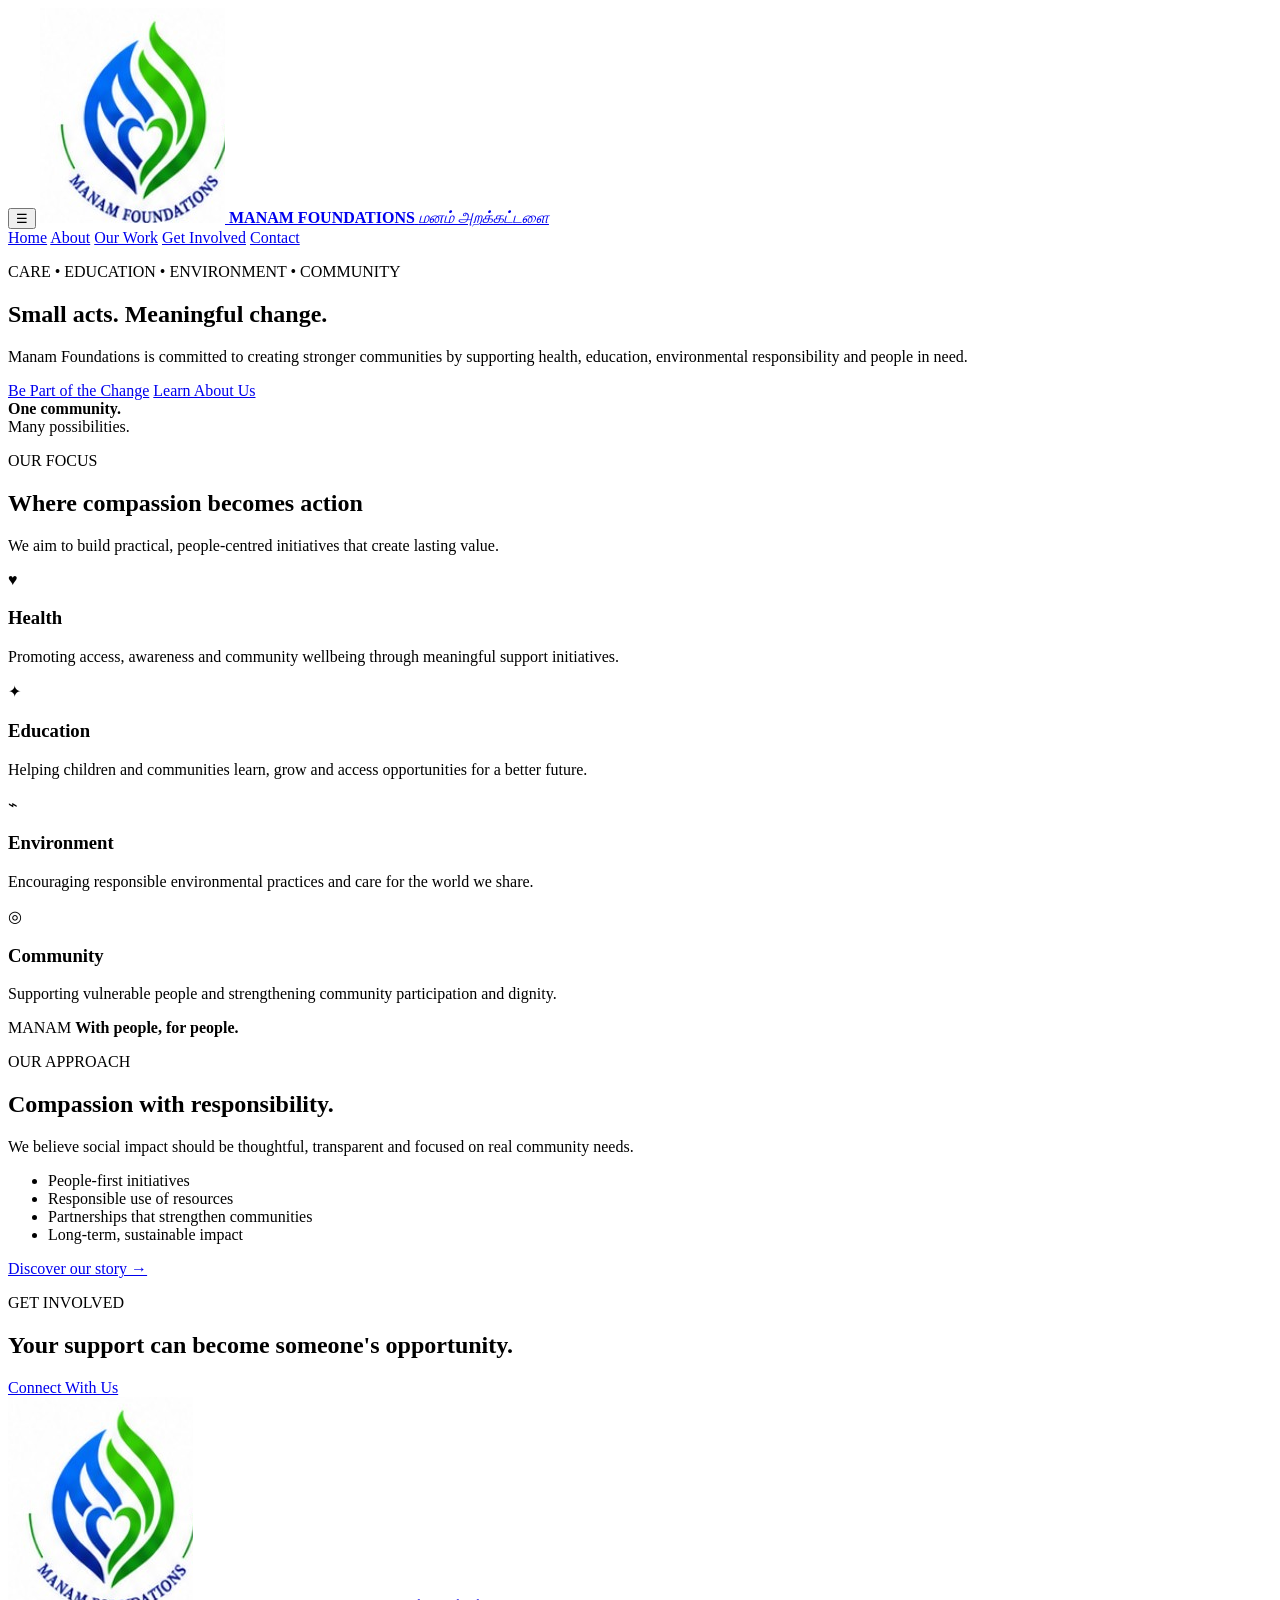
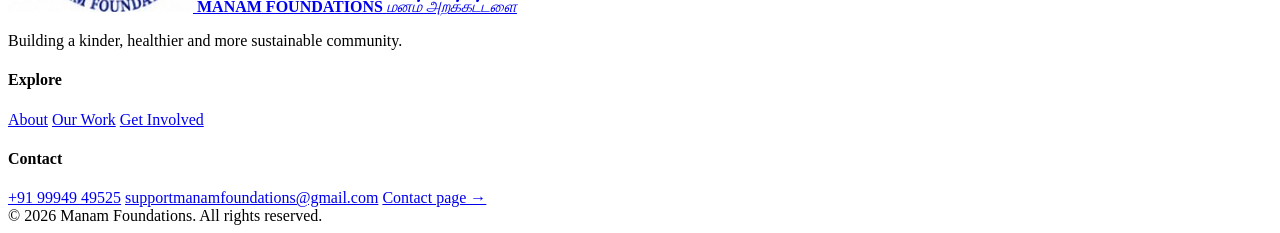
==== commit 878e82ec: "Update index.html" ====
--- a/index.html
+++ b/index.html
@@ -6,7 +6,7 @@
   <title>Manam Foundations | Building a Better Tomorrow</title>
   <meta name="description" content="Manam Foundations works to create positive change through health, education, environmental care and community support.">
   <link rel="icon" href="manam-logo.png" type="image/png">
-  <link rel="stylesheet" href="style.css">
+  <link rel="stylesheet" href="style(1).css">
 </head>
 <body>
 
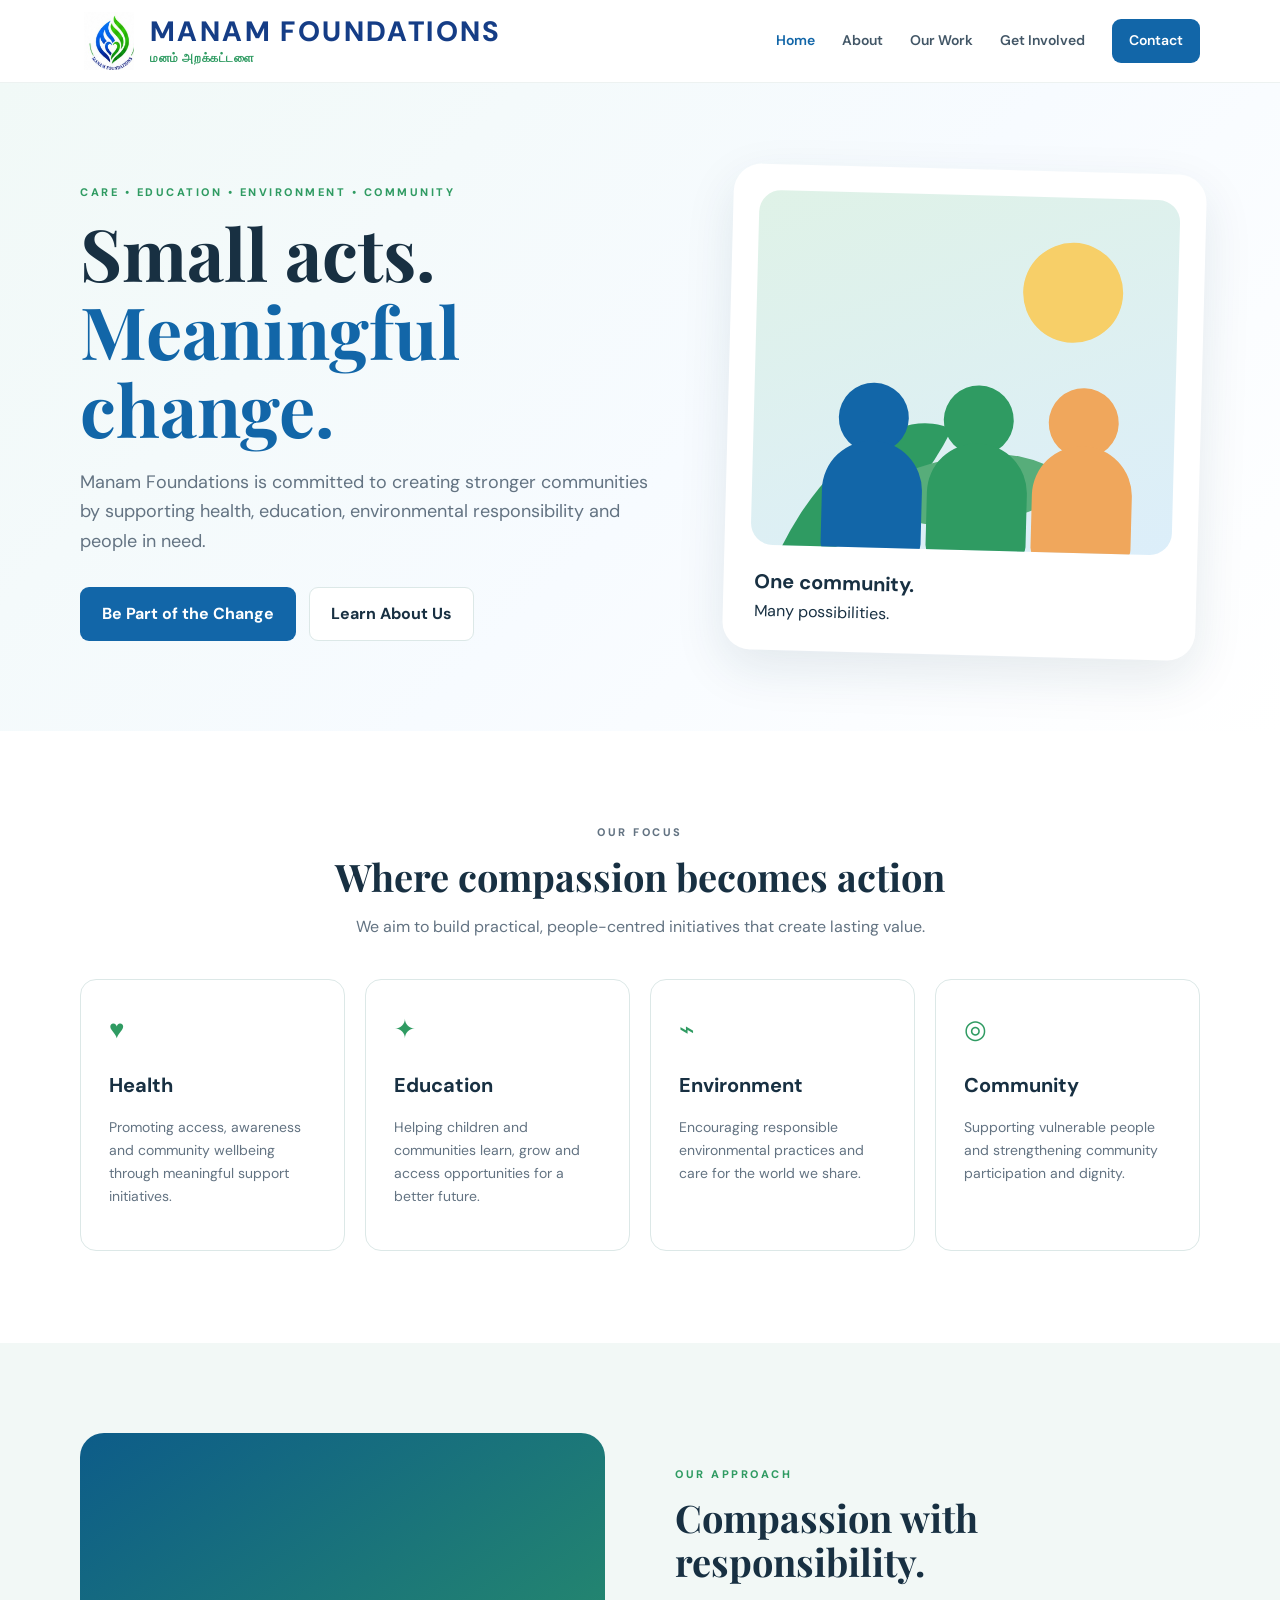
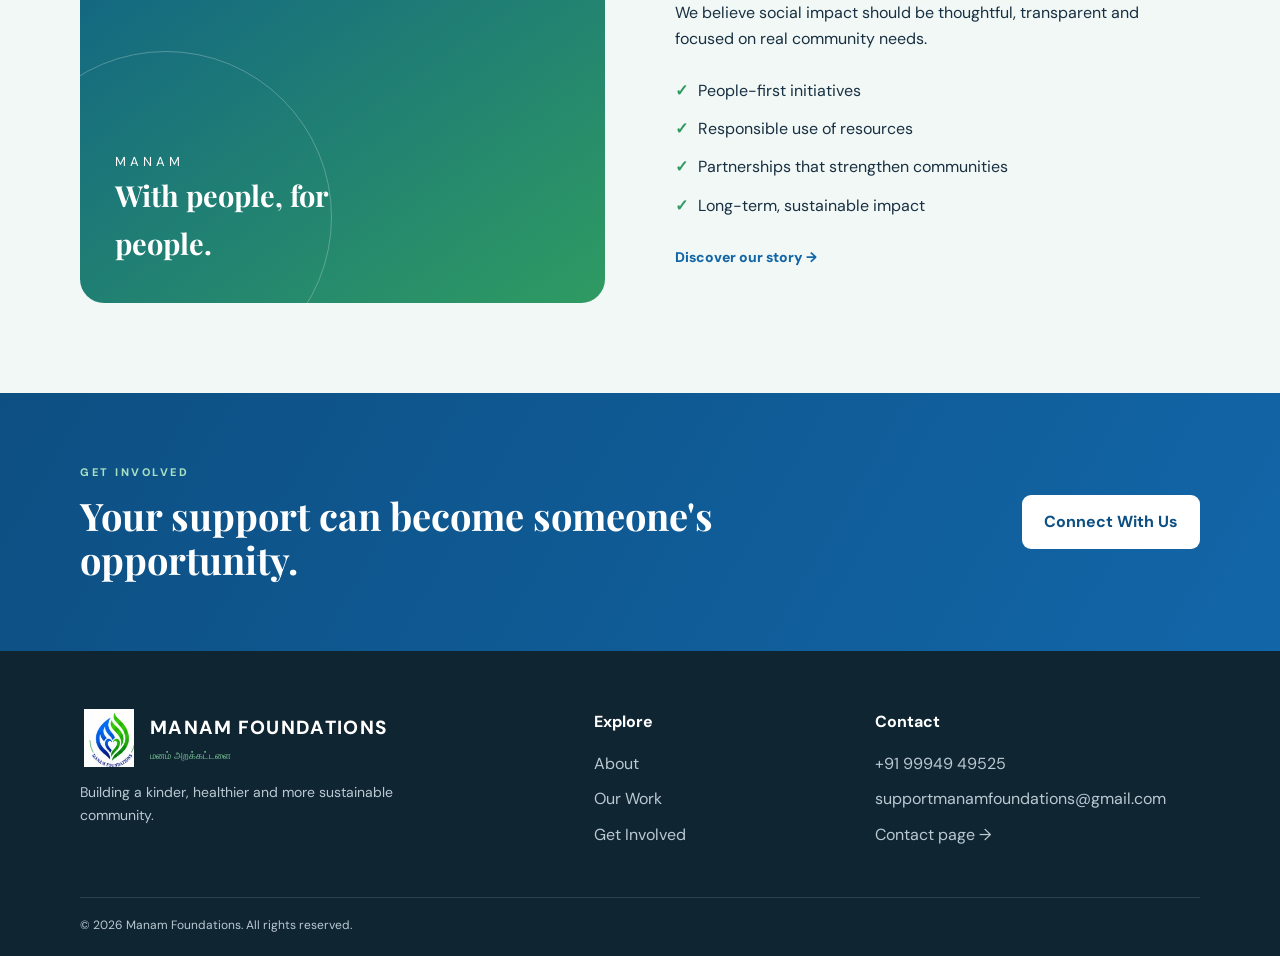
==== commit b2c76aa9: "Add files via upload" ====
--- a/index.html
+++ b/index.html
@@ -6,24 +6,28 @@
   <title>Manam Foundations | Building a Better Tomorrow</title>
   <meta name="description" content="Manam Foundations works to create positive change through health, education, environmental care and community support.">
   <link rel="icon" href="manam-logo.png" type="image/png">
-  <link rel="stylesheet" href="style(1).css">
+  <link rel="stylesheet" href="./style.css">
 </head>
+
 <body>
 
 <header class="site-header">
   <div class="container nav-wrap">
 
-    <button class="menu-btn" aria-label="Open navigation menu" aria-expanded="false" type="button">☰</button>
+    <!-- Mobile hamburger: LEFT side -->
+    <button class="menu-btn" type="button" aria-label="Open menu" aria-expanded="false">
+      <span></span><span></span><span></span>
+    </button>
 
     <a class="brand" href="index.html" aria-label="Manam Foundations home">
       <img src="manam-logo.png" alt="Manam Foundations logo">
-      <span class="brand-text">
-        <b>MANAM FOUNDATIONS</b>
+      <span class="brand-copy">
+        <strong>MANAM FOUNDATIONS</strong>
         <em>மனம் அறக்கட்டளை</em>
       </span>
     </a>
 
-    <nav id="nav">
+    <nav id="nav" aria-label="Main navigation">
       <a class="active" href="index.html">Home</a>
       <a href="about.html">About</a>
       <a href="programs.html">Our Work</a>
@@ -38,10 +42,15 @@
 
 <section class="hero">
   <div class="container hero-grid">
+
     <div class="hero-content">
       <p class="eyebrow">CARE • EDUCATION • ENVIRONMENT • COMMUNITY</p>
       <h1>Small acts. <span>Meaningful change.</span></h1>
-      <p class="hero-copy">Manam Foundations is committed to creating stronger communities by supporting health, education, environmental responsibility and people in need.</p>
+      <p class="hero-copy">
+        Manam Foundations is committed to creating stronger communities by
+        supporting health, education, environmental responsibility and people in need.
+      </p>
+
       <div class="actions">
         <a class="btn primary" href="get-involved.html">Be Part of the Change</a>
         <a class="btn secondary" href="about.html">Learn About Us</a>
@@ -57,13 +66,18 @@
         <div class="person p2"></div>
         <div class="person p3"></div>
       </div>
-      <div class="hero-note"><b>One community.</b><br>Many possibilities.</div>
+      <div class="hero-note">
+        <b>One community.</b><br>
+        Many possibilities.
+      </div>
     </div>
+
   </div>
 </section>
 
 <section class="impact">
   <div class="container">
+
     <div class="section-head centered">
       <p class="eyebrow">OUR FOCUS</p>
       <h2>Where compassion becomes action</h2>
@@ -71,32 +85,38 @@
     </div>
 
     <div class="cards four">
+
       <article class="card">
         <div class="icon">♥</div>
         <h3>Health</h3>
         <p>Promoting access, awareness and community wellbeing through meaningful support initiatives.</p>
       </article>
+
       <article class="card">
         <div class="icon">✦</div>
         <h3>Education</h3>
         <p>Helping children and communities learn, grow and access opportunities for a better future.</p>
       </article>
+
       <article class="card">
         <div class="icon">⌁</div>
         <h3>Environment</h3>
         <p>Encouraging responsible environmental practices and care for the world we share.</p>
       </article>
+
       <article class="card">
         <div class="icon">◎</div>
         <h3>Community</h3>
         <p>Supporting vulnerable people and strengthening community participation and dignity.</p>
       </article>
+
     </div>
   </div>
 </section>
 
 <section class="split">
   <div class="container split-grid">
+
     <div class="photo-placeholder">
       <div class="photo-overlay">
         <span>MANAM</span>
@@ -108,14 +128,17 @@
       <p class="eyebrow">OUR APPROACH</p>
       <h2>Compassion with responsibility.</h2>
       <p>We believe social impact should be thoughtful, transparent and focused on real community needs.</p>
+
       <ul class="check-list">
         <li>People-first initiatives</li>
         <li>Responsible use of resources</li>
         <li>Partnerships that strengthen communities</li>
         <li>Long-term, sustainable impact</li>
       </ul>
+
       <a class="text-link" href="about.html">Discover our story →</a>
     </div>
+
   </div>
 </section>
 
@@ -135,24 +158,24 @@
   <div class="container footer-grid">
 
     <div class="footer-about">
-      <a class="brand footer-brand" href="index.html" aria-label="Manam Foundations home">
+      <a class="footer-brand" href="index.html" aria-label="Manam Foundations home">
         <img src="manam-logo.png" alt="Manam Foundations logo">
-        <span class="brand-text">
-          <b>MANAM FOUNDATIONS</b>
+        <span>
+          <strong>MANAM FOUNDATIONS</strong>
           <em>மனம் அறக்கட்டளை</em>
         </span>
       </a>
       <p>Building a kinder, healthier and more sustainable community.</p>
     </div>
 
-    <div class="footer-links">
+    <div>
       <h4>Explore</h4>
       <a href="about.html">About</a>
       <a href="programs.html">Our Work</a>
       <a href="get-involved.html">Get Involved</a>
     </div>
 
-    <div class="footer-contact">
+    <div>
       <h4>Contact</h4>
       <a href="tel:+919994949525">+91 99949 49525</a>
       <a href="mailto:supportmanamfoundations@gmail.com">supportmanamfoundations@gmail.com</a>
@@ -166,6 +189,6 @@
   </div>
 </footer>
 
-<script src="script.js"></script>
+<script src="./script.js"></script>
 </body>
 </html>
--- a/style.css
+++ b/style.css
@@ -0,0 +1,885 @@
+@import url('https://fonts.googleapis.com/css2?family=DM+Sans:wght@400;500;600;700;800&family=Playfair+Display:wght@600;700&display=swap');
+
+:root{
+  --blue:#1266a8;
+  --blue2:#0d4f82;
+  --green:#2f9b62;
+  --ink:#183042;
+  --muted:#637382;
+  --soft:#f2f8f6;
+  --line:#dce8e7;
+  --white:#fff;
+  --dark:#102532;
+  --shadow:0 18px 50px rgba(18,58,82,.10);
+}
+
+*{box-sizing:border-box}
+
+html{scroll-behavior:smooth}
+
+body{
+  margin:0;
+  font-family:"DM Sans",Arial,sans-serif;
+  color:var(--ink);
+  background:#fff;
+  line-height:1.65;
+}
+
+img{max-width:100%;display:block}
+
+a{color:inherit;text-decoration:none}
+
+button{font-family:inherit}
+
+.container{
+  width:min(1120px,92%);
+  margin:auto;
+}
+
+/* HEADER */
+
+.site-header{
+  position:sticky;
+  top:0;
+  z-index:1000;
+  background:rgba(255,255,255,.97);
+  backdrop-filter:blur(12px);
+  border-bottom:1px solid #edf2f1;
+}
+
+.nav-wrap{
+  min-height:82px;
+  display:flex;
+  align-items:center;
+  gap:20px;
+}
+
+.brand{
+  display:flex;
+  align-items:center;
+  gap:12px;
+  min-width:0;
+}
+
+.brand img{
+  width:58px;
+  height:58px;
+  object-fit:contain;
+  flex-shrink:0;
+}
+
+.brand-copy{
+  display:flex;
+  flex-direction:column;
+  line-height:1.05;
+}
+
+.brand-copy strong{
+  color:#153d86;
+  font-size:28px;
+  font-weight:800;
+  letter-spacing:2.4px;
+  white-space:nowrap;
+}
+
+.brand-copy em{
+  color:var(--green);
+  font-style:normal;
+  font-size:12px;
+  font-weight:600;
+  margin-top:6px;
+  letter-spacing:.6px;
+}
+
+nav{
+  margin-left:auto;
+  display:flex;
+  align-items:center;
+  gap:27px;
+  font-size:14px;
+  font-weight:600;
+}
+
+nav a{
+  padding:8px 0;
+  color:#425666;
+  white-space:nowrap;
+}
+
+nav a:hover,
+nav a.active{
+  color:var(--blue);
+}
+
+.nav-cta{
+  background:var(--blue);
+  color:white!important;
+  padding:10px 17px!important;
+  border-radius:9px;
+}
+
+.menu-btn{
+  display:none;
+  width:40px;
+  height:40px;
+  border:0;
+  background:transparent;
+  padding:7px;
+  cursor:pointer;
+  flex:0 0 40px;
+}
+
+.menu-btn span{
+  display:block;
+  width:24px;
+  height:2px;
+  margin:5px auto;
+  background:var(--ink);
+  border-radius:2px;
+}
+
+/* HERO */
+
+.hero{
+  padding:86px 0 76px;
+  background:linear-gradient(135deg,#f1f9f7 0%,#f7fbff 55%,#fff 100%);
+}
+
+.hero-grid{
+  display:grid;
+  grid-template-columns:1.1fr .9fr;
+  gap:70px;
+  align-items:center;
+}
+
+.eyebrow{
+  font-size:11px;
+  letter-spacing:2.5px;
+  color:var(--green);
+  font-weight:800;
+  margin:0 0 13px;
+}
+
+.hero h1,
+.page-hero h1{
+  font-family:"Playfair Display",Georgia,serif;
+  font-size:clamp(43px,6vw,72px);
+  line-height:1.08;
+  margin:0 0 20px;
+}
+
+.hero h1 span{color:var(--blue)}
+
+.hero-copy{
+  font-size:18px;
+  color:var(--muted);
+  max-width:650px;
+}
+
+.actions{
+  display:flex;
+  gap:13px;
+  margin-top:30px;
+  flex-wrap:wrap;
+}
+
+.btn{
+  display:inline-flex;
+  align-items:center;
+  justify-content:center;
+  padding:13px 21px;
+  border-radius:9px;
+  font-weight:700;
+  border:1px solid transparent;
+}
+
+.btn.primary{
+  background:var(--blue);
+  color:white;
+}
+
+.btn.primary:hover{background:var(--blue2)}
+
+.btn.secondary{
+  background:white;
+  border-color:var(--line);
+}
+
+.btn.light{
+  background:white;
+  color:var(--blue2);
+}
+
+/* HERO ART */
+
+.hero-card{
+  background:white;
+  border-radius:28px;
+  box-shadow:var(--shadow);
+  padding:26px;
+  transform:rotate(1.5deg);
+}
+
+.circle-art{
+  height:355px;
+  border-radius:22px;
+  background:linear-gradient(160deg,#dff2e7,#dceefa);
+  position:relative;
+  overflow:hidden;
+}
+
+.sun{
+  position:absolute;
+  width:100px;
+  height:100px;
+  border-radius:50%;
+  background:#f7cf68;
+  right:55px;
+  top:45px;
+}
+
+.leaf{
+  position:absolute;
+  width:100px;
+  height:180px;
+  border-radius:100% 0 100% 0;
+  background:var(--green);
+  transform:rotate(25deg);
+  bottom:-30px;
+}
+
+.leaf1{left:65px}
+
+.leaf2{
+  left:170px;
+  transform:rotate(60deg);
+  background:#57ad7a;
+}
+
+.person{
+  position:absolute;
+  width:70px;
+  height:70px;
+  border-radius:50%;
+  background:var(--blue);
+  bottom:95px;
+}
+
+.person:after{
+  content:"";
+  position:absolute;
+  width:100px;
+  height:115px;
+  background:var(--blue);
+  border-radius:60px 60px 15px 15px;
+  left:-15px;
+  top:58px;
+}
+
+.p1{left:85px}
+
+.p2{
+  left:190px;
+  background:var(--green);
+}
+
+.p2:after{background:var(--green)}
+
+.p3{
+  left:295px;
+  background:#f0a75c;
+}
+
+.p3:after{background:#f0a75c}
+
+.hero-note{
+  padding:20px 5px 0;
+  font-size:16px;
+}
+
+.hero-note b{font-size:20px}
+
+/* SECTIONS */
+
+.impact{padding:92px 0}
+
+.section-head{margin-bottom:38px}
+
+.centered{text-align:center}
+
+.section-head h2,
+.split h2,
+.content-section h2,
+.cta h2{
+  font-family:"Playfair Display",Georgia,serif;
+  font-size:38px;
+  line-height:1.15;
+  margin:0 0 12px;
+}
+
+.section-head p{color:var(--muted)}
+
+.cards{
+  display:grid;
+  gap:20px;
+}
+
+.cards.four{grid-template-columns:repeat(4,1fr)}
+.cards.two{grid-template-columns:repeat(2,1fr)}
+.cards.three{grid-template-columns:repeat(3,1fr)}
+
+.card,
+.work-card{
+  border:1px solid var(--line);
+  border-radius:16px;
+  padding:28px;
+  background:white;
+  transition:.2s;
+}
+
+.card:hover,
+.work-card:hover{
+  transform:translateY(-4px);
+  box-shadow:var(--shadow);
+}
+
+.icon{
+  font-size:26px;
+  color:var(--green);
+  margin-bottom:18px;
+}
+
+.card h3{
+  margin:0 0 8px;
+  font-size:20px;
+}
+
+.card p,
+.work-card p{
+  color:var(--muted);
+  font-size:14px;
+}
+
+/* APPROACH */
+
+.split{
+  background:var(--soft);
+  padding:90px 0;
+}
+
+.split-grid{
+  display:grid;
+  grid-template-columns:1fr 1fr;
+  gap:70px;
+  align-items:center;
+}
+
+.photo-placeholder{
+  height:470px;
+  border-radius:24px;
+  background:linear-gradient(145deg,#0d5c89,#2f9b62);
+  position:relative;
+  overflow:hidden;
+}
+
+.photo-placeholder:before{
+  content:"";
+  position:absolute;
+  width:330px;
+  height:330px;
+  border:1px solid rgba(255,255,255,.25);
+  border-radius:50%;
+  left:-80px;
+  bottom:-80px;
+}
+
+.photo-overlay{
+  position:absolute;
+  left:35px;
+  bottom:35px;
+  color:white;
+  display:flex;
+  flex-direction:column;
+}
+
+.photo-overlay span{
+  letter-spacing:4px;
+  font-size:13px;
+}
+
+.photo-overlay b{
+  font-family:"Playfair Display",Georgia,serif;
+  font-size:29px;
+  max-width:300px;
+}
+
+.check-list{
+  list-style:none;
+  padding:0;
+  margin:25px 0;
+}
+
+.check-list li{margin:12px 0}
+
+.check-list li:before{
+  content:"✓";
+  color:var(--green);
+  font-weight:800;
+  margin-right:10px;
+}
+
+.text-link{
+  color:var(--blue);
+  font-weight:800;
+  font-size:14px;
+}
+
+/* CTA */
+
+.cta{
+  padding:70px 0;
+  background:linear-gradient(120deg,var(--blue2),var(--blue));
+  color:white;
+}
+
+.cta .eyebrow{color:#a9e1c0}
+
+.cta-inner{
+  display:flex;
+  align-items:center;
+  justify-content:space-between;
+  gap:30px;
+}
+
+.cta h2{
+  max-width:720px;
+  margin:0;
+}
+
+/* FOOTER */
+
+.footer{
+  background:var(--dark);
+  color:#b9c9d2;
+  padding:58px 0 20px;
+}
+
+.footer-grid{
+  display:grid;
+  grid-template-columns:2fr 1fr 1.4fr;
+  gap:50px;
+}
+
+.footer-brand{
+  display:flex;
+  align-items:center;
+  gap:12px;
+  color:white;
+}
+
+.footer-brand img{
+  width:58px;
+  height:58px;
+  object-fit:contain;
+  flex-shrink:0;
+}
+
+.footer-brand span{
+  display:flex;
+  flex-direction:column;
+}
+
+.footer-brand strong{
+  color:white;
+  font-size:19px;
+  font-weight:800;
+  letter-spacing:1.3px;
+  white-space:nowrap;
+}
+
+.footer-brand em{
+  color:#7dcc9b;
+  font-size:10px;
+  font-style:normal;
+  margin-top:5px;
+}
+
+.footer h4{
+  color:white;
+  margin:0 0 15px;
+}
+
+.footer-grid>div>a:not(.footer-brand){
+  display:block;
+  margin:9px 0;
+}
+
+.footer p{
+  max-width:330px;
+  font-size:14px;
+}
+
+.copyright{
+  border-top:1px solid rgba(255,255,255,.12);
+  margin-top:40px;
+  padding-top:18px;
+  font-size:12px;
+}
+
+/* INNER PAGES */
+
+.page-hero{
+  padding:90px 0 70px;
+  background:linear-gradient(135deg,#eff8f4,#f6fbff);
+}
+
+.page-hero h1{max-width:820px}
+
+.page-hero p:last-child{
+  color:var(--muted);
+  font-size:18px;
+  max-width:700px;
+}
+
+.content-section{padding:82px 0}
+
+.narrow{max-width:900px}
+
+.narrow>p{
+  color:var(--muted);
+  font-size:17px;
+}
+
+.values{
+  display:grid;
+  grid-template-columns:repeat(4,1fr);
+  gap:18px;
+  margin-top:45px;
+}
+
+.values div{
+  border-top:3px solid var(--green);
+  padding-top:15px;
+}
+
+.values b,
+.work-card>span{
+  color:var(--green);
+  font-size:12px;
+  letter-spacing:2px;
+}
+
+.values h3{margin:8px 0}
+
+.values p{
+  margin:0;
+  color:var(--muted);
+  font-size:14px;
+}
+
+.work-card{padding:34px}
+
+.work-card h2{
+  font-family:"Playfair Display",Georgia,serif;
+  font-size:29px;
+  margin:10px 0;
+}
+
+.work-card ul{
+  padding-left:18px;
+  color:var(--muted);
+  font-size:14px;
+}
+
+.big{min-height:280px}
+
+.contact-grid{
+  display:grid;
+  grid-template-columns:1fr 1fr;
+  gap:70px;
+}
+
+.contact-item{
+  padding:18px 0;
+  border-bottom:1px solid var(--line);
+  display:flex;
+  flex-direction:column;
+}
+
+.contact-item b{
+  font-size:12px;
+  letter-spacing:1.5px;
+  color:var(--green);
+  text-transform:uppercase;
+}
+
+.contact-form{
+  border:1px solid var(--line);
+  border-radius:18px;
+  padding:28px;
+  box-shadow:var(--shadow);
+}
+
+label{
+  display:block;
+  font-size:13px;
+  font-weight:700;
+  margin-bottom:17px;
+}
+
+input,
+textarea{
+  display:block;
+  width:100%;
+  margin-top:7px;
+  padding:12px;
+  border:1px solid #ccdadd;
+  border-radius:8px;
+  font:inherit;
+}
+
+textarea{resize:vertical}
+
+/* TABLET */
+
+@media(max-width:950px){
+
+  .nav-wrap{
+    min-height:76px;
+    gap:8px;
+  }
+
+  .menu-btn{
+    display:block;
+    order:1;
+  }
+
+  .brand{
+    order:2;
+    flex:1;
+  }
+
+  .brand img{
+    width:52px;
+    height:52px;
+  }
+
+  .brand-copy strong{
+    font-size:23px;
+    letter-spacing:1.5px;
+  }
+
+  .brand-copy em{
+    font-size:10px;
+  }
+
+  nav{
+    display:none;
+    position:absolute;
+    left:4%;
+    right:4%;
+    top:76px;
+    margin:0;
+    padding:14px;
+    background:#fff;
+    border:1px solid var(--line);
+    border-radius:12px;
+    box-shadow:var(--shadow);
+    flex-direction:column;
+    align-items:stretch;
+    gap:3px;
+  }
+
+  nav.open{display:flex}
+
+  nav a{
+    padding:11px 12px;
+  }
+
+  .hero-grid,
+  .split-grid,
+  .contact-grid{
+    grid-template-columns:1fr;
+  }
+
+  .hero{
+    padding-top:55px;
+  }
+
+  .hero-card{
+    max-width:600px;
+    width:100%;
+    margin:auto;
+  }
+
+  .cards.four{
+    grid-template-columns:repeat(2,1fr);
+  }
+
+  .values{
+    grid-template-columns:repeat(2,1fr);
+  }
+
+  .footer-grid{
+    grid-template-columns:1fr 1fr;
+  }
+
+  .cta-inner{
+    align-items:flex-start;
+    flex-direction:column;
+  }
+}
+
+/* MOBILE */
+
+@media(max-width:600px){
+
+  .container{
+    width:calc(100% - 32px);
+  }
+
+  .nav-wrap{
+    min-height:68px;
+    gap:7px;
+  }
+
+  .menu-btn{
+    display:block;
+    order:1;
+    width:36px;
+    height:36px;
+    flex-basis:36px;
+    padding:4px;
+  }
+
+  .menu-btn span{
+    width:22px;
+    height:2px;
+    margin:4px auto;
+  }
+
+  .brand{
+    order:2;
+    gap:7px;
+    min-width:0;
+  }
+
+  .brand img{
+    width:45px;
+    height:45px;
+  }
+
+  .brand-copy{
+    min-width:0;
+  }
+
+  .brand-copy strong{
+    font-size:17px;
+    letter-spacing:.7px;
+    white-space:nowrap;
+  }
+
+  .brand-copy em{
+    font-size:8px;
+    margin-top:4px;
+    letter-spacing:.2px;
+    white-space:nowrap;
+  }
+
+  nav{
+    top:68px;
+    left:16px;
+    right:16px;
+  }
+
+  .hero{
+    padding:55px 0;
+  }
+
+  .hero h1,
+  .page-hero h1{
+    font-size:43px;
+  }
+
+  .hero-copy{
+    font-size:16px;
+  }
+
+  .hero-card{
+    padding:18px;
+    border-radius:22px;
+  }
+
+  .circle-art{
+    height:290px;
+  }
+
+  .p1{left:55px}
+  .p2{left:135px}
+  .p3{left:215px}
+
+  .cards.four,
+  .cards.two,
+  .cards.three,
+  .values{
+    grid-template-columns:1fr;
+  }
+
+  .impact{
+    padding:65px 0;
+  }
+
+  .section-head{
+    margin-bottom:28px;
+  }
+
+  .section-head h2,
+  .split h2,
+  .content-section h2,
+  .cta h2{
+    font-size:31px;
+  }
+
+  .split{
+    padding:65px 0;
+  }
+
+  .photo-placeholder{
+    height:330px;
+  }
+
+  .cta{
+    padding:55px 0;
+  }
+
+  .footer{
+    padding:45px 0 20px;
+  }
+
+  .footer-grid{
+    grid-template-columns:1fr;
+    gap:32px;
+  }
+
+  .footer-brand img{
+    width:48px;
+    height:48px;
+  }
+
+  .footer-brand strong{
+    font-size:16px;
+    letter-spacing:.8px;
+  }
+
+  .footer-brand em{
+    font-size:9px;
+  }
+
+  .footer p{
+    max-width:100%;
+  }
+
+  .copyright{
+    margin-top:30px;
+  }
+}
